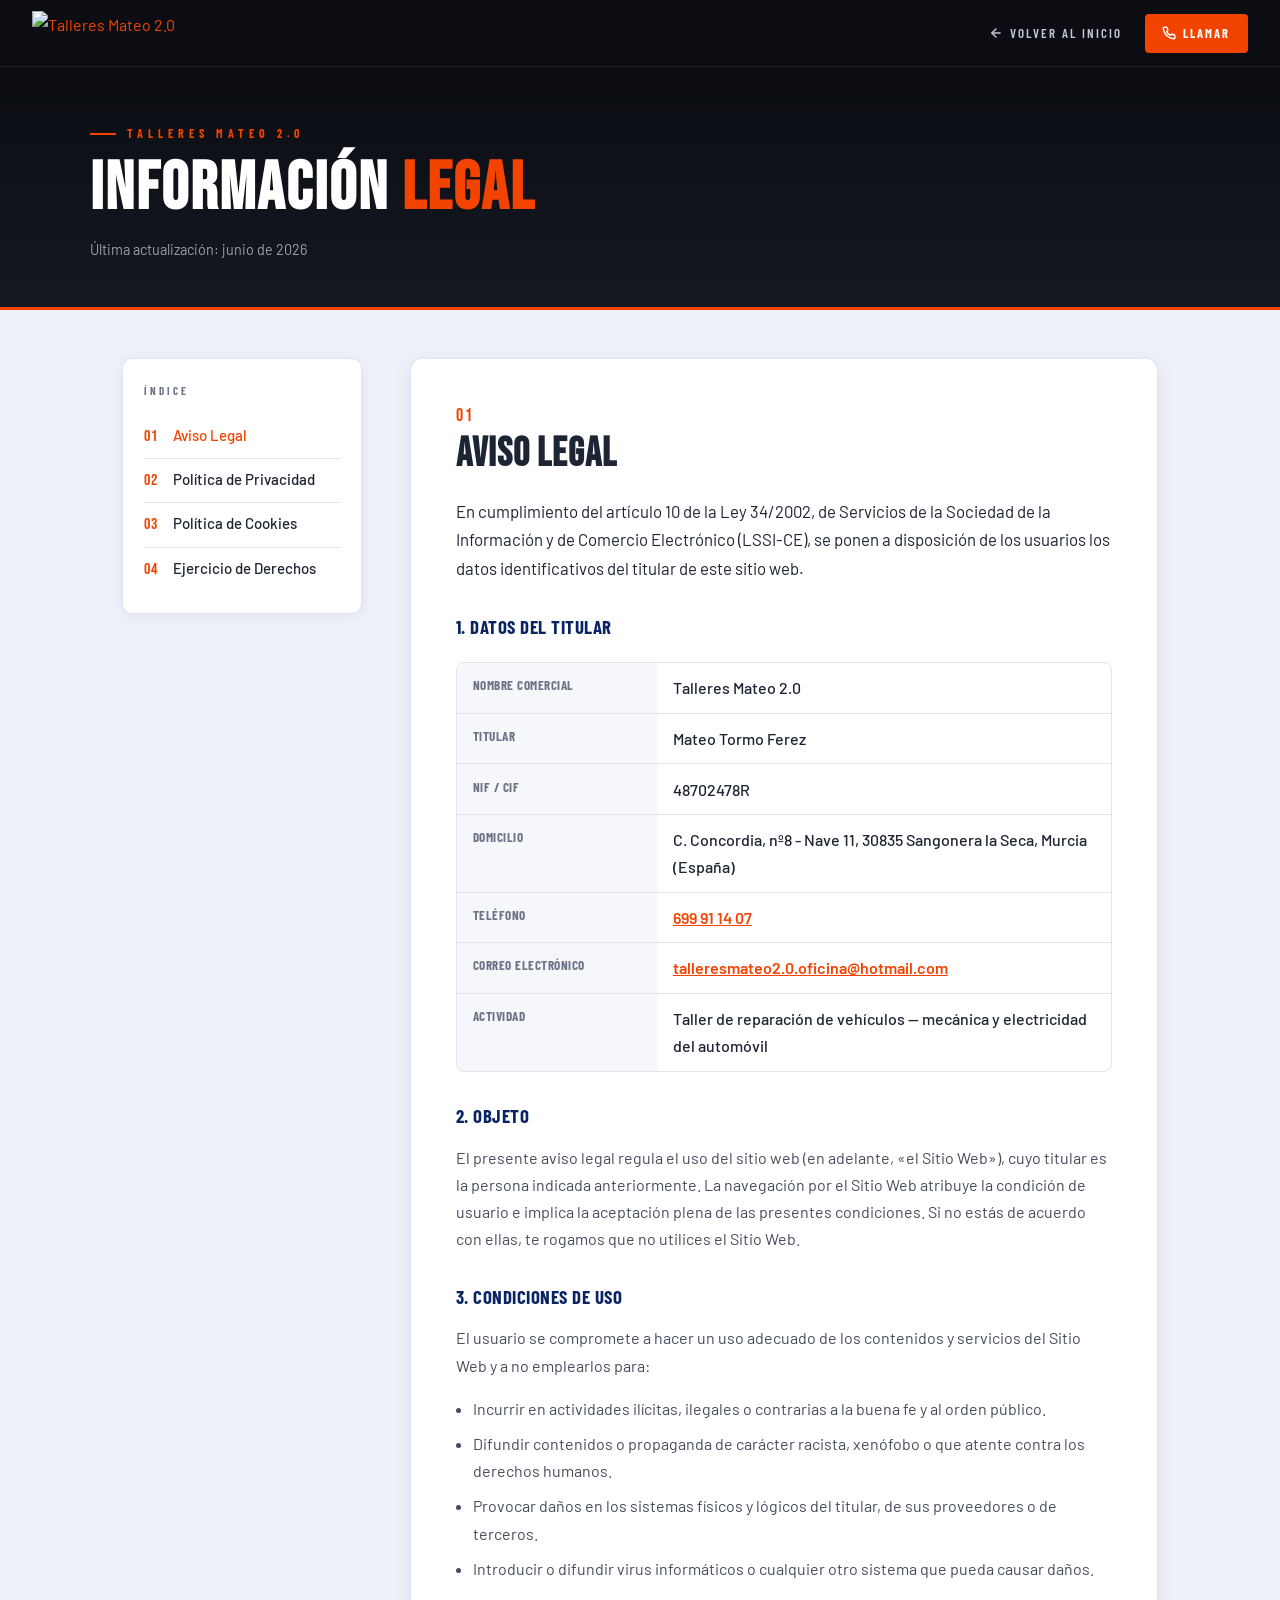
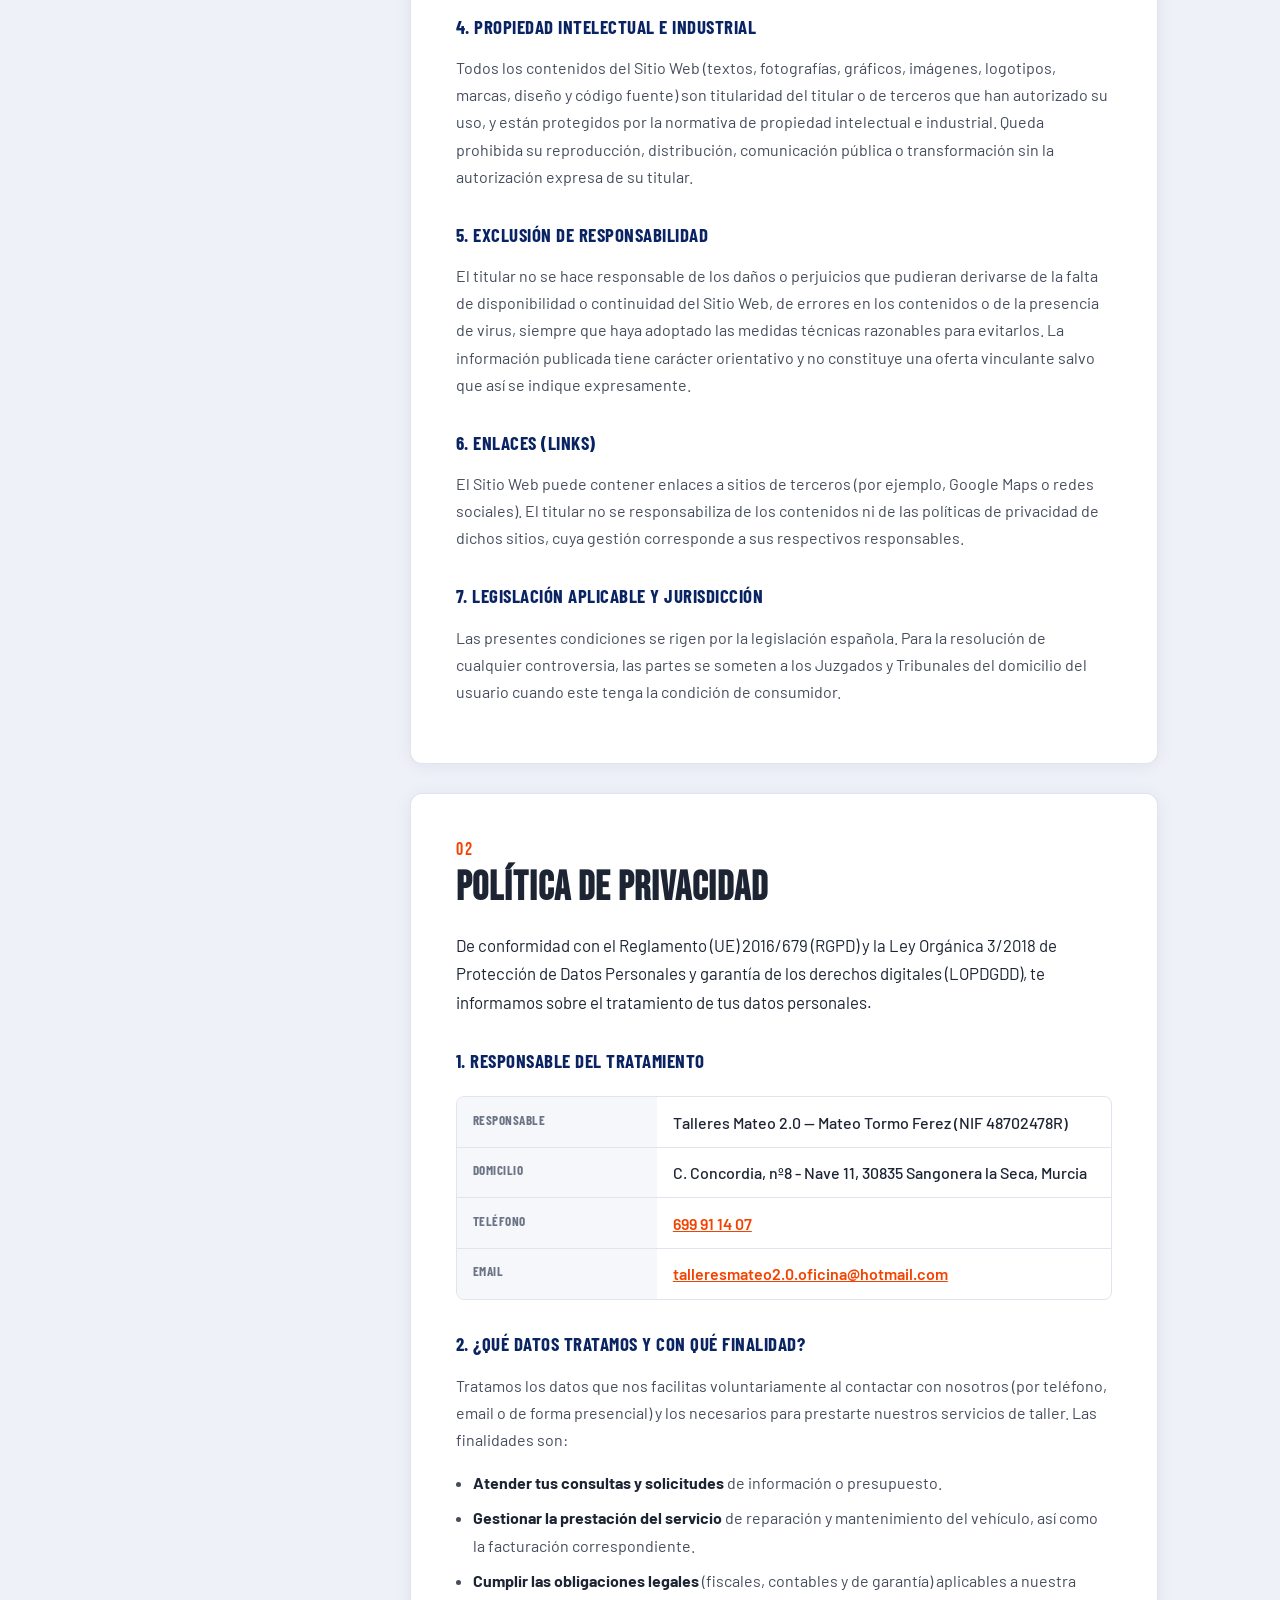
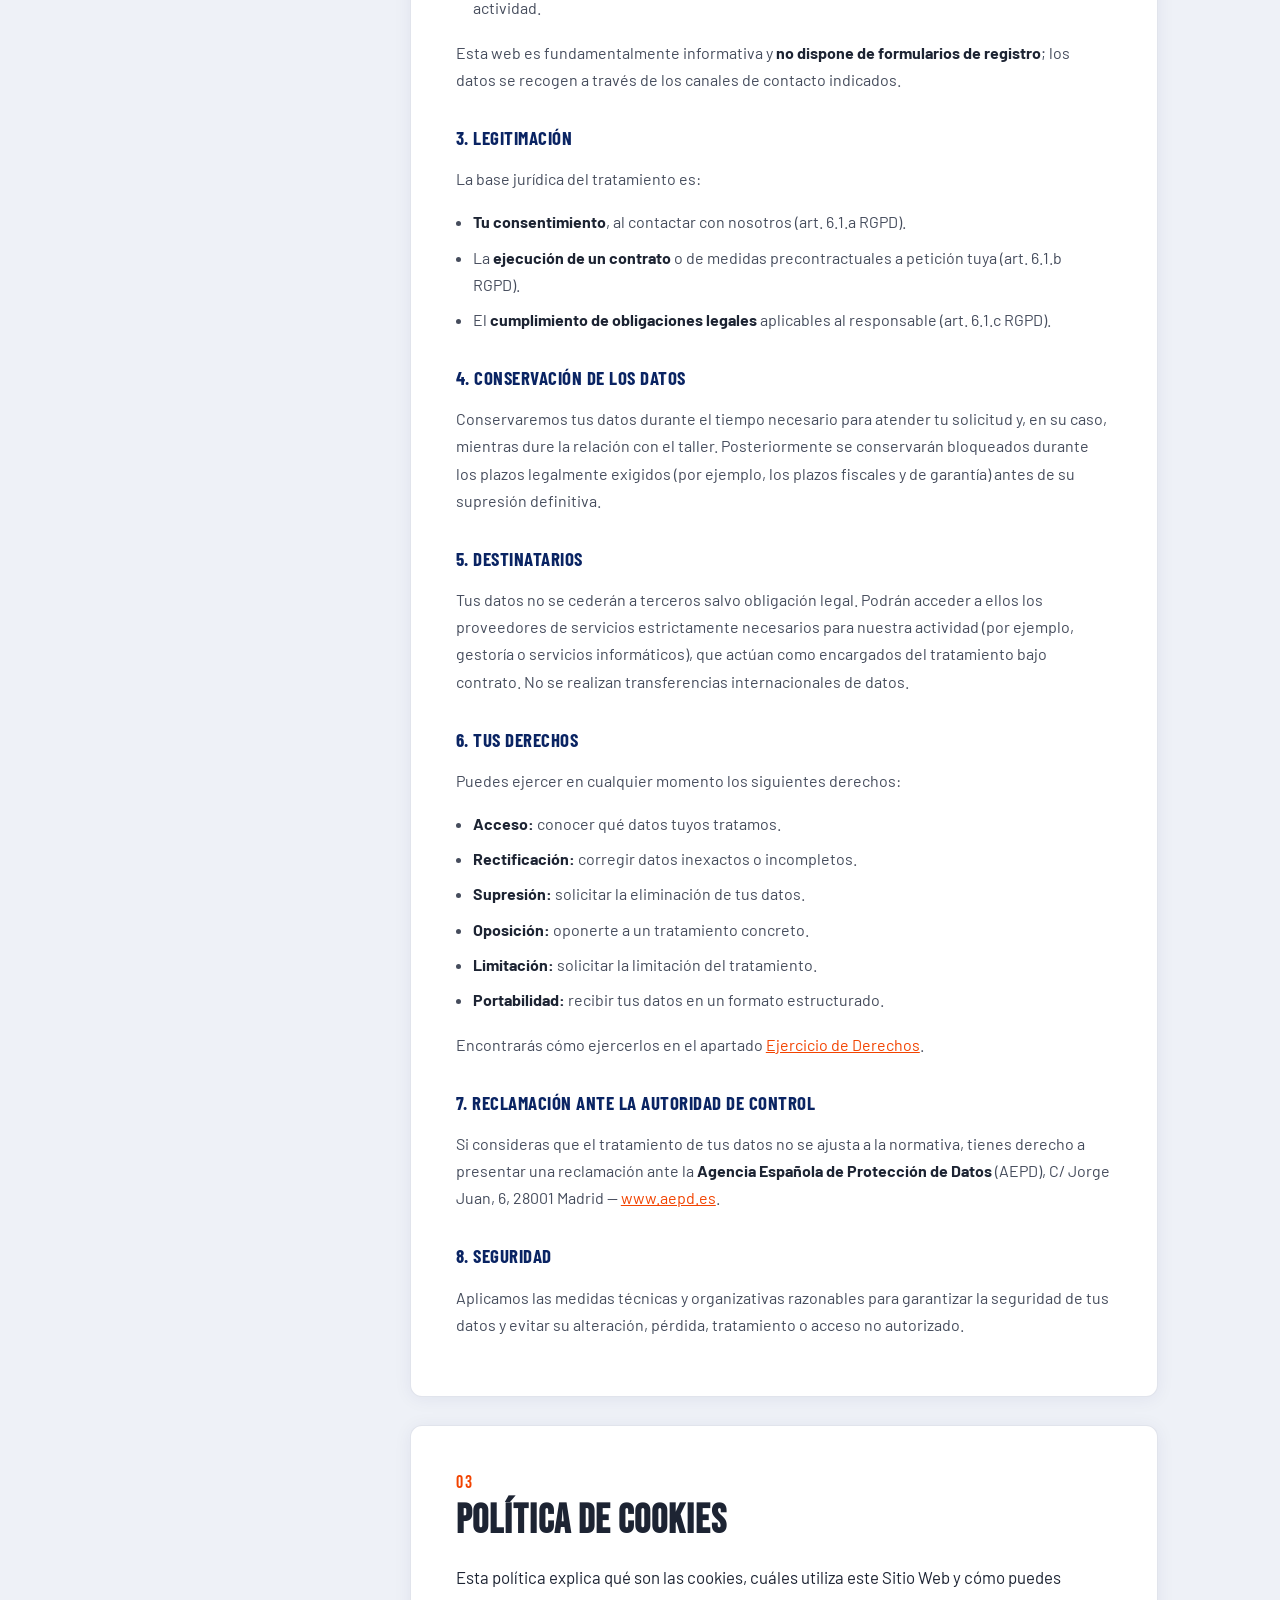
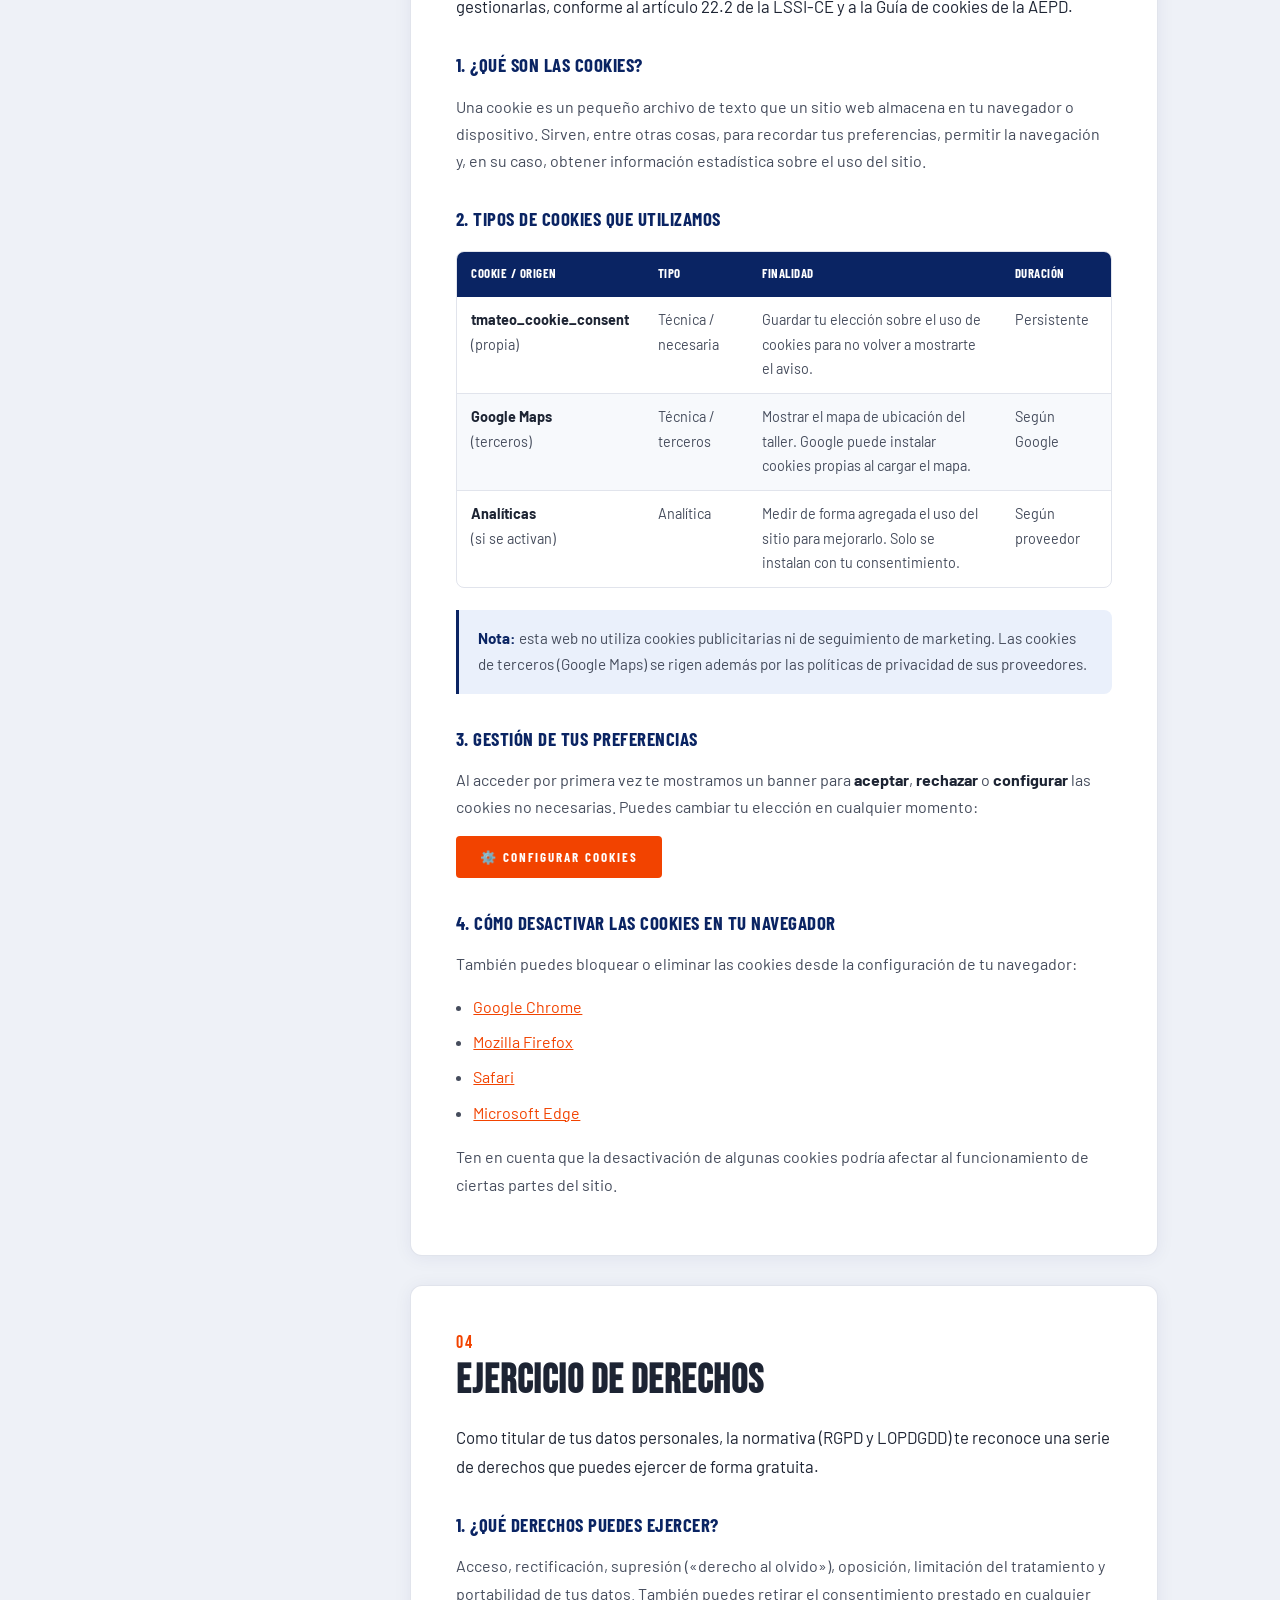
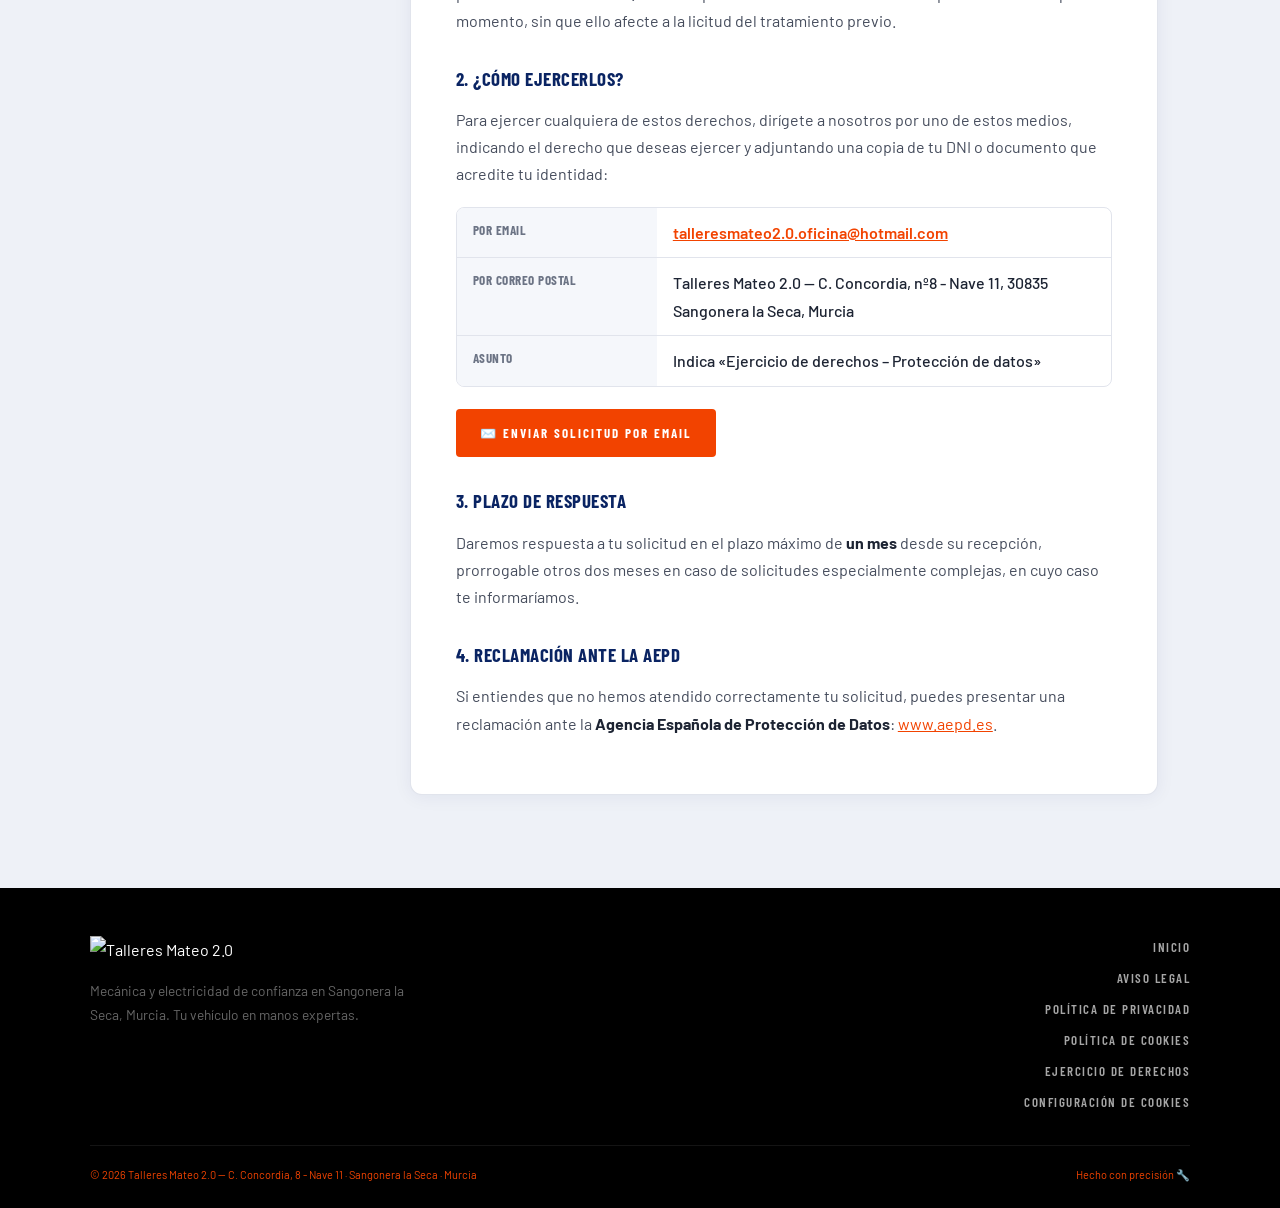
==== legal.html @ 5c8e8c59 "Add files via upload" ====
<!doctype html>
<html lang="es">
<head>
<meta charset="UTF-8" />
<meta name="viewport" content="width=device-width, initial-scale=1.0" />
<title>Información Legal — Talleres Mateo 2.0</title>
<meta name="description" content="Aviso legal, política de privacidad, política de cookies y ejercicio de derechos de Talleres Mateo 2.0 (Sangonera la Seca, Murcia)." />
<link href="https://fonts.googleapis.com" rel="preconnect" />
<link crossorigin href="https://fonts.gstatic.com" rel="preconnect" />
<link href="https://fonts.googleapis.com/css2?family=Bebas+Neue&family=Barlow+Condensed:wght@400;600;700&family=Barlow:wght@300;400;500;600;700&display=swap" rel="stylesheet" />
<style>
  *, *:before, *:after { box-sizing:border-box; margin:0; padding:0; }
  :root {
    --orange:#f24300; --orange-dark:#c73800;
    --blue:#0a2463; --blue-mid:#16223f;
    --ink:#1d2433; --body:#454c5c; --muted:#6b7384;
    --line:#0a24631f; --bg:#eef1f7; --card:#fff; --black:#000;
  }
  html { scroll-behavior:smooth; }
  body { background:var(--bg); color:var(--body); font-family:'Barlow',system-ui,sans-serif; font-size:16px; line-height:1.7; }
  a { color:var(--orange); }

  /* ---------- TOP BAR ---------- */
  .lg-nav { position:sticky; top:0; z-index:50; background:#0b0d12; border-bottom:1px solid #ffffff14;
            display:flex; align-items:center; justify-content:space-between; gap:1rem; padding:.7rem 2rem; }
  .lg-nav-brand { display:flex; align-items:center; gap:.7rem; text-decoration:none; }
  .lg-nav-brand img { height:44px; width:auto; display:block; }
  .lg-nav-actions { display:flex; align-items:center; gap:1.4rem; }
  .lg-back { color:#c4c7cf; font-family:'Barlow Condensed',sans-serif; font-weight:600; font-size:13px;
             letter-spacing:2px; text-transform:uppercase; text-decoration:none; display:inline-flex; align-items:center; gap:.45rem; transition:color .2s; }
  .lg-back:hover { color:#fff; }
  .lg-call { background:var(--orange); color:#fff; text-decoration:none; font-family:'Barlow Condensed',sans-serif;
             font-weight:700; font-size:12.5px; letter-spacing:2px; text-transform:uppercase; padding:.55rem 1.1rem; border-radius:4px;
             display:inline-flex; align-items:center; gap:.45rem; transition:background .2s; }
  .lg-call:hover { background:var(--orange-dark); }
  .lg-call svg, .lg-back svg { width:14px; height:14px; }

  /* ---------- HEADER ---------- */
  .lg-header { background:linear-gradient(180deg,#0b0d12 0%, #141821 100%); color:#fff; padding:3.5rem 2rem 3rem; position:relative; overflow:hidden; }
  .lg-header:after { content:""; position:absolute; left:0; right:0; bottom:0; height:3px; background:var(--orange); }
  .lg-header-inner { max-width:1100px; margin:0 auto; }
  .lg-eyebrow { color:var(--orange); font-family:'Barlow Condensed',sans-serif; font-weight:700; font-size:12px; letter-spacing:5px; text-transform:uppercase; display:flex; align-items:center; gap:.7rem; margin-bottom:.9rem; }
  .lg-eyebrow:before { content:""; width:26px; height:2px; background:var(--orange); }
  .lg-title { font-family:'Bebas Neue',sans-serif; font-size:clamp(2.6rem,6vw,4.2rem); letter-spacing:2px; line-height:.95; }
  .lg-title span { color:var(--orange); }
  .lg-updated { color:#9aa0ab; font-size:.9rem; margin-top:1rem; }

  /* ---------- LAYOUT ---------- */
  .lg-wrap { max-width:1100px; margin:0 auto; padding:3rem 2rem 4rem; display:grid; grid-template-columns:240px 1fr; gap:3rem; align-items:start; }

  /* TOC */
  .lg-toc { position:sticky; top:84px; background:var(--card); border:1px solid var(--line); border-radius:10px; padding:1.4rem 1.3rem; box-shadow:0 2px 14px #0a246310; }
  .lg-toc-label { font-family:'Barlow Condensed',sans-serif; font-weight:700; font-size:11px; letter-spacing:3px; text-transform:uppercase; color:var(--muted); margin-bottom:.9rem; }
  .lg-toc a { display:flex; gap:.6rem; align-items:baseline; text-decoration:none; color:var(--ink); font-weight:500; font-size:.94rem; padding:.5rem 0; border-top:1px solid var(--line); transition:color .2s; }
  .lg-toc a:first-of-type { border-top:none; }
  .lg-toc a:hover, .lg-toc a.active { color:var(--orange); }
  .lg-toc a .n { font-family:'Bebas Neue',sans-serif; color:var(--orange); font-size:1rem; letter-spacing:1px; min-width:20px; }

  /* CONTENT */
  .lg-doc { background:var(--card); border:1px solid var(--line); border-radius:12px; padding:2.6rem 2.8rem; margin-bottom:1.8rem; box-shadow:0 2px 18px #0a246310; scroll-margin-top:84px; }
  .lg-doc-num { font-family:'Bebas Neue',sans-serif; color:var(--orange); font-size:1.1rem; letter-spacing:2px; }
  .lg-doc h2 { font-family:'Bebas Neue',sans-serif; color:var(--ink); font-size:clamp(1.8rem,3.5vw,2.5rem); letter-spacing:1px; line-height:1; margin:.2rem 0 1.4rem; }
  .lg-doc h3 { font-family:'Barlow Condensed',sans-serif; color:var(--blue); font-weight:700; font-size:1.18rem; letter-spacing:.5px; text-transform:uppercase; margin:1.8rem 0 .7rem; }
  .lg-doc p { margin-bottom:1rem; color:var(--body); }
  .lg-doc ul { margin:0 0 1.1rem 1.1rem; }
  .lg-doc li { margin-bottom:.5rem; }
  .lg-doc strong { color:var(--ink); }
  .lg-doc .lead { font-size:1.05rem; color:var(--ink); }

  /* identity card / data table */
  .lg-data { border:1px solid var(--line); border-radius:8px; overflow:hidden; margin:1.2rem 0 1.4rem; }
  .lg-data div { display:grid; grid-template-columns:200px 1fr; }
  .lg-data div + div { border-top:1px solid var(--line); }
  .lg-data dt { background:#f5f7fb; padding:.7rem 1rem; font-family:'Barlow Condensed',sans-serif; font-weight:700; letter-spacing:.5px; text-transform:uppercase; font-size:.82rem; color:var(--muted); }
  .lg-data dd { padding:.7rem 1rem; color:var(--ink); font-weight:500; }
  .lg-data dd a { font-weight:600; }

  /* placeholder for data the owner must complete */
  .ph { background:#fff3cd; color:#7a5b00; border-bottom:1px dotted #c79b14; padding:0 .25rem; border-radius:2px; font-weight:600; }

  /* cookie table */
  .lg-table-wrap { overflow-x:auto; margin:1rem 0 1.4rem; border:1px solid var(--line); border-radius:8px; }
  table.lg-table { width:100%; border-collapse:collapse; min-width:560px; font-size:.9rem; }
  table.lg-table th { background:var(--blue); color:#fff; text-align:left; padding:.7rem .9rem; font-family:'Barlow Condensed',sans-serif; font-weight:700; letter-spacing:.5px; text-transform:uppercase; font-size:.8rem; }
  table.lg-table td { padding:.7rem .9rem; border-top:1px solid var(--line); vertical-align:top; }
  table.lg-table tr:nth-child(even) td { background:#f7f9fc; }

  .lg-callout { background:#eaf0fb; border-left:3px solid var(--blue); border-radius:0 8px 8px 0; padding:1rem 1.2rem; margin:1.2rem 0; font-size:.95rem; }
  .lg-callout strong { color:var(--blue); }

  .lg-btn { display:inline-flex; align-items:center; gap:.5rem; background:var(--blue); color:#fff; text-decoration:none;
            font-family:'Barlow Condensed',sans-serif; font-weight:700; font-size:13px; letter-spacing:2px; text-transform:uppercase;
            padding:.8rem 1.5rem; border-radius:4px; transition:background .2s, transform .15s; cursor:pointer; border:none; }
  .lg-btn:hover { background:#08204f; transform:translateY(-1px); }
  .lg-btn.orange { background:var(--orange); } .lg-btn.orange:hover { background:var(--orange-dark); }

  .lg-disclaimer { max-width:1100px; margin:0 auto 3rem; padding:0 2rem; }
  .lg-disclaimer div { background:#fff8e6; border:1px solid #f0d68a; border-radius:8px; padding:1rem 1.2rem; font-size:.85rem; color:#7a5b00; }

  /* ---------- FOOTER ---------- */
  footer.lg-foot { background:var(--black); color:#fff; padding:3rem 2rem 1.4rem; }
  .lg-foot-top { max-width:1100px; margin:0 auto; display:grid; grid-template-columns:1fr auto; gap:2rem; padding-bottom:2rem; border-bottom:1px solid #ffffff14; }
  .lg-foot-top img { height:58px; width:auto; }
  .lg-foot-tagline { color:#ffffff66; font-size:.86rem; line-height:1.7; max-width:320px; margin-top:1rem; }
  .lg-foot-links { display:flex; flex-direction:column; align-items:flex-end; gap:.55rem; }
  .lg-foot-links a { color:#ffffffa6; text-decoration:none; font-family:'Barlow Condensed',sans-serif; font-weight:600; font-size:13px; letter-spacing:1.5px; text-transform:uppercase; transition:color .2s; cursor:pointer; }
  .lg-foot-links a:hover { color:var(--orange); }
  .lg-foot-bottom { max-width:1100px; margin:1.3rem auto 0; display:flex; flex-wrap:wrap; justify-content:space-between; gap:.6rem; color:#ffffff40; font-size:11px; }
  .lg-foot-bottom span { color:var(--orange); }

  @media (max-width:860px) {
    .lg-wrap { grid-template-columns:1fr; gap:1.6rem; padding:2rem 1.1rem 3rem; }
    .lg-toc { position:static; top:auto; }
    .lg-doc { padding:1.8rem 1.3rem; }
    .lg-data div { grid-template-columns:1fr; }
    .lg-data dt { padding-bottom:.2rem; }
    .lg-data dd { padding-top:.2rem; }
    .lg-nav { padding:.6rem 1.1rem; }
    .lg-back span { display:none; }
    .lg-header { padding:2.6rem 1.1rem 2.4rem; }
    .lg-foot-top { grid-template-columns:1fr; }
    .lg-foot-links { align-items:flex-start; }
    .lg-disclaimer { padding:0 1.1rem; }
  }
</style>
</head>
<body>

<!-- TOP BAR -->
<div class="lg-nav">
  <a class="lg-nav-brand" href="index.html"><img src="assets/logo-mateo-opt.png" alt="Talleres Mateo 2.0" /></a>
  <div class="lg-nav-actions">
    <a class="lg-back" href="index.html">
      <svg viewBox="0 0 24 24" fill="none" stroke="currentColor" stroke-width="2.5" stroke-linecap="round" stroke-linejoin="round"><line x1="19" y1="12" x2="5" y2="12"/><polyline points="12 19 5 12 12 5"/></svg>
      <span>Volver al inicio</span>
    </a>
    <a class="lg-call" href="tel:699911407">
      <svg viewBox="0 0 24 24" fill="none" stroke="currentColor" stroke-width="2.5" stroke-linecap="round" stroke-linejoin="round"><path d="M22 16.92v3a2 2 0 0 1-2.18 2 19.79 19.79 0 0 1-8.63-3.07 19.5 19.5 0 0 1-6-6 19.79 19.79 0 0 1-3.07-8.67A2 2 0 0 1 4.11 2h3a2 2 0 0 1 2 1.72 12.84 12.84 0 0 0 .7 2.81 2 2 0 0 1-.45 2.11L8.09 9.91a16 16 0 0 0 6 6l1.27-1.27a2 2 0 0 1 2.11-.45 12.84 12.84 0 0 0 2.81.7A2 2 0 0 1 22 16.92z"/></svg>
      Llamar
    </a>
  </div>
</div>

<!-- HEADER -->
<header class="lg-header">
  <div class="lg-header-inner">
    <p class="lg-eyebrow">Talleres Mateo 2.0</p>
    <h1 class="lg-title">Información <span>Legal</span></h1>
    <p class="lg-updated">Última actualización: junio de 2026</p>
  </div>
</header>

<div class="lg-wrap">

  <!-- TOC -->
  <nav class="lg-toc" aria-label="Índice legal">
    <p class="lg-toc-label">Índice</p>
    <a href="#aviso-legal"><span class="n">01</span> Aviso Legal</a>
    <a href="#privacidad"><span class="n">02</span> Política de Privacidad</a>
    <a href="#cookies"><span class="n">03</span> Política de Cookies</a>
    <a href="#derechos"><span class="n">04</span> Ejercicio de Derechos</a>
  </nav>

  <main>

    <!-- 01 AVISO LEGAL -->
    <section class="lg-doc" id="aviso-legal">
      <span class="lg-doc-num">01</span>
      <h2>Aviso Legal</h2>
      <p class="lead">En cumplimiento del artículo 10 de la Ley 34/2002, de Servicios de la Sociedad de la Información y de Comercio Electrónico (LSSI-CE), se ponen a disposición de los usuarios los datos identificativos del titular de este sitio web.</p>

      <h3>1. Datos del titular</h3>
      <dl class="lg-data">
        <div><dt>Nombre comercial</dt><dd>Talleres Mateo 2.0</dd></div>
        <div><dt>Titular</dt><dd>Mateo Tormo Ferez</dd></div>
        <div><dt>NIF / CIF</dt><dd>48702478R</dd></div>
        <div><dt>Domicilio</dt><dd>C. Concordia, nº8 - Nave 11, 30835 Sangonera la Seca, Murcia (España)</dd></div>
        <div><dt>Teléfono</dt><dd><a href="tel:699911407">699 91 14 07</a></dd></div>
        <div><dt>Correo electrónico</dt><dd><a href="mailto:talleresmateo2.0.oficina@hotmail.com">talleresmateo2.0.oficina@hotmail.com</a></dd></div>
        <div><dt>Actividad</dt><dd>Taller de reparación de vehículos — mecánica y electricidad del automóvil</dd></div>
      </dl>

      <h3>2. Objeto</h3>
      <p>El presente aviso legal regula el uso del sitio web (en adelante, «el Sitio Web»), cuyo titular es la persona indicada anteriormente. La navegación por el Sitio Web atribuye la condición de usuario e implica la aceptación plena de las presentes condiciones. Si no estás de acuerdo con ellas, te rogamos que no utilices el Sitio Web.</p>

      <h3>3. Condiciones de uso</h3>
      <p>El usuario se compromete a hacer un uso adecuado de los contenidos y servicios del Sitio Web y a no emplearlos para:</p>
      <ul>
        <li>Incurrir en actividades ilícitas, ilegales o contrarias a la buena fe y al orden público.</li>
        <li>Difundir contenidos o propaganda de carácter racista, xenófobo o que atente contra los derechos humanos.</li>
        <li>Provocar daños en los sistemas físicos y lógicos del titular, de sus proveedores o de terceros.</li>
        <li>Introducir o difundir virus informáticos o cualquier otro sistema que pueda causar daños.</li>
      </ul>

      <h3>4. Propiedad intelectual e industrial</h3>
      <p>Todos los contenidos del Sitio Web (textos, fotografías, gráficos, imágenes, logotipos, marcas, diseño y código fuente) son titularidad del titular o de terceros que han autorizado su uso, y están protegidos por la normativa de propiedad intelectual e industrial. Queda prohibida su reproducción, distribución, comunicación pública o transformación sin la autorización expresa de su titular.</p>

      <h3>5. Exclusión de responsabilidad</h3>
      <p>El titular no se hace responsable de los daños o perjuicios que pudieran derivarse de la falta de disponibilidad o continuidad del Sitio Web, de errores en los contenidos o de la presencia de virus, siempre que haya adoptado las medidas técnicas razonables para evitarlos. La información publicada tiene carácter orientativo y no constituye una oferta vinculante salvo que así se indique expresamente.</p>

      <h3>6. Enlaces (links)</h3>
      <p>El Sitio Web puede contener enlaces a sitios de terceros (por ejemplo, Google Maps o redes sociales). El titular no se responsabiliza de los contenidos ni de las políticas de privacidad de dichos sitios, cuya gestión corresponde a sus respectivos responsables.</p>

      <h3>7. Legislación aplicable y jurisdicción</h3>
      <p>Las presentes condiciones se rigen por la legislación española. Para la resolución de cualquier controversia, las partes se someten a los Juzgados y Tribunales del domicilio del usuario cuando este tenga la condición de consumidor.</p>
    </section>

    <!-- 02 PRIVACIDAD -->
    <section class="lg-doc" id="privacidad">
      <span class="lg-doc-num">02</span>
      <h2>Política de Privacidad</h2>
      <p class="lead">De conformidad con el Reglamento (UE) 2016/679 (RGPD) y la Ley Orgánica 3/2018 de Protección de Datos Personales y garantía de los derechos digitales (LOPDGDD), te informamos sobre el tratamiento de tus datos personales.</p>

      <h3>1. Responsable del tratamiento</h3>
      <dl class="lg-data">
        <div><dt>Responsable</dt><dd>Talleres Mateo 2.0 — Mateo Tormo Ferez (NIF 48702478R)</dd></div>
        <div><dt>Domicilio</dt><dd>C. Concordia, nº8 - Nave 11, 30835 Sangonera la Seca, Murcia</dd></div>
        <div><dt>Teléfono</dt><dd><a href="tel:699911407">699 91 14 07</a></dd></div>
        <div><dt>Email</dt><dd><a href="mailto:talleresmateo2.0.oficina@hotmail.com">talleresmateo2.0.oficina@hotmail.com</a></dd></div>
      </dl>

      <h3>2. ¿Qué datos tratamos y con qué finalidad?</h3>
      <p>Tratamos los datos que nos facilitas voluntariamente al contactar con nosotros (por teléfono, email o de forma presencial) y los necesarios para prestarte nuestros servicios de taller. Las finalidades son:</p>
      <ul>
        <li><strong>Atender tus consultas y solicitudes</strong> de información o presupuesto.</li>
        <li><strong>Gestionar la prestación del servicio</strong> de reparación y mantenimiento del vehículo, así como la facturación correspondiente.</li>
        <li><strong>Cumplir las obligaciones legales</strong> (fiscales, contables y de garantía) aplicables a nuestra actividad.</li>
      </ul>
      <p>Esta web es fundamentalmente informativa y <strong>no dispone de formularios de registro</strong>; los datos se recogen a través de los canales de contacto indicados.</p>

      <h3>3. Legitimación</h3>
      <p>La base jurídica del tratamiento es:</p>
      <ul>
        <li><strong>Tu consentimiento</strong>, al contactar con nosotros (art. 6.1.a RGPD).</li>
        <li>La <strong>ejecución de un contrato</strong> o de medidas precontractuales a petición tuya (art. 6.1.b RGPD).</li>
        <li>El <strong>cumplimiento de obligaciones legales</strong> aplicables al responsable (art. 6.1.c RGPD).</li>
      </ul>

      <h3>4. Conservación de los datos</h3>
      <p>Conservaremos tus datos durante el tiempo necesario para atender tu solicitud y, en su caso, mientras dure la relación con el taller. Posteriormente se conservarán bloqueados durante los plazos legalmente exigidos (por ejemplo, los plazos fiscales y de garantía) antes de su supresión definitiva.</p>

      <h3>5. Destinatarios</h3>
      <p>Tus datos no se cederán a terceros salvo obligación legal. Podrán acceder a ellos los proveedores de servicios estrictamente necesarios para nuestra actividad (por ejemplo, gestoría o servicios informáticos), que actúan como encargados del tratamiento bajo contrato. No se realizan transferencias internacionales de datos.</p>

      <h3>6. Tus derechos</h3>
      <p>Puedes ejercer en cualquier momento los siguientes derechos:</p>
      <ul>
        <li><strong>Acceso:</strong> conocer qué datos tuyos tratamos.</li>
        <li><strong>Rectificación:</strong> corregir datos inexactos o incompletos.</li>
        <li><strong>Supresión:</strong> solicitar la eliminación de tus datos.</li>
        <li><strong>Oposición:</strong> oponerte a un tratamiento concreto.</li>
        <li><strong>Limitación:</strong> solicitar la limitación del tratamiento.</li>
        <li><strong>Portabilidad:</strong> recibir tus datos en un formato estructurado.</li>
      </ul>
      <p>Encontrarás cómo ejercerlos en el apartado <a href="#derechos">Ejercicio de Derechos</a>.</p>

      <h3>7. Reclamación ante la autoridad de control</h3>
      <p>Si consideras que el tratamiento de tus datos no se ajusta a la normativa, tienes derecho a presentar una reclamación ante la <strong>Agencia Española de Protección de Datos</strong> (AEPD), C/ Jorge Juan, 6, 28001 Madrid — <a href="https://www.aepd.es" target="_blank" rel="noopener">www.aepd.es</a>.</p>

      <h3>8. Seguridad</h3>
      <p>Aplicamos las medidas técnicas y organizativas razonables para garantizar la seguridad de tus datos y evitar su alteración, pérdida, tratamiento o acceso no autorizado.</p>
    </section>

    <!-- 03 COOKIES -->
    <section class="lg-doc" id="cookies">
      <span class="lg-doc-num">03</span>
      <h2>Política de Cookies</h2>
      <p class="lead">Esta política explica qué son las cookies, cuáles utiliza este Sitio Web y cómo puedes gestionarlas, conforme al artículo 22.2 de la LSSI-CE y a la Guía de cookies de la AEPD.</p>

      <h3>1. ¿Qué son las cookies?</h3>
      <p>Una cookie es un pequeño archivo de texto que un sitio web almacena en tu navegador o dispositivo. Sirven, entre otras cosas, para recordar tus preferencias, permitir la navegación y, en su caso, obtener información estadística sobre el uso del sitio.</p>

      <h3>2. Tipos de cookies que utilizamos</h3>
      <div class="lg-table-wrap">
        <table class="lg-table">
          <thead><tr><th>Cookie / Origen</th><th>Tipo</th><th>Finalidad</th><th>Duración</th></tr></thead>
          <tbody>
            <tr>
              <td><strong>tmateo_cookie_consent</strong><br>(propia)</td>
              <td>Técnica / necesaria</td>
              <td>Guardar tu elección sobre el uso de cookies para no volver a mostrarte el aviso.</td>
              <td>Persistente</td>
            </tr>
            <tr>
              <td><strong>Google Maps</strong><br>(terceros)</td>
              <td>Técnica / terceros</td>
              <td>Mostrar el mapa de ubicación del taller. Google puede instalar cookies propias al cargar el mapa.</td>
              <td>Según Google</td>
            </tr>
            <tr>
              <td><strong>Analíticas</strong><br>(si se activan)</td>
              <td>Analítica</td>
              <td>Medir de forma agregada el uso del sitio para mejorarlo. Solo se instalan con tu consentimiento.</td>
              <td>Según proveedor</td>
            </tr>
          </tbody>
        </table>
      </div>
      <div class="lg-callout"><strong>Nota:</strong> esta web no utiliza cookies publicitarias ni de seguimiento de marketing. Las cookies de terceros (Google Maps) se rigen además por las políticas de privacidad de sus proveedores.</div>

      <h3>3. Gestión de tus preferencias</h3>
      <p>Al acceder por primera vez te mostramos un banner para <strong>aceptar</strong>, <strong>rechazar</strong> o <strong>configurar</strong> las cookies no necesarias. Puedes cambiar tu elección en cualquier momento:</p>
      <p><button class="lg-btn orange" data-cookie-settings type="button">⚙️ Configurar cookies</button></p>

      <h3>4. Cómo desactivar las cookies en tu navegador</h3>
      <p>También puedes bloquear o eliminar las cookies desde la configuración de tu navegador:</p>
      <ul>
        <li><a href="https://support.google.com/chrome/answer/95647" target="_blank" rel="noopener">Google Chrome</a></li>
        <li><a href="https://support.mozilla.org/es/kb/Borrar%20cookies" target="_blank" rel="noopener">Mozilla Firefox</a></li>
        <li><a href="https://support.apple.com/es-es/guide/safari/sfri11471/mac" target="_blank" rel="noopener">Safari</a></li>
        <li><a href="https://support.microsoft.com/es-es/microsoft-edge" target="_blank" rel="noopener">Microsoft Edge</a></li>
      </ul>
      <p>Ten en cuenta que la desactivación de algunas cookies podría afectar al funcionamiento de ciertas partes del sitio.</p>
    </section>

    <!-- 04 DERECHOS -->
    <section class="lg-doc" id="derechos">
      <span class="lg-doc-num">04</span>
      <h2>Ejercicio de Derechos</h2>
      <p class="lead">Como titular de tus datos personales, la normativa (RGPD y LOPDGDD) te reconoce una serie de derechos que puedes ejercer de forma gratuita.</p>

      <h3>1. ¿Qué derechos puedes ejercer?</h3>
      <p>Acceso, rectificación, supresión («derecho al olvido»), oposición, limitación del tratamiento y portabilidad de tus datos. También puedes retirar el consentimiento prestado en cualquier momento, sin que ello afecte a la licitud del tratamiento previo.</p>

      <h3>2. ¿Cómo ejercerlos?</h3>
      <p>Para ejercer cualquiera de estos derechos, dirígete a nosotros por uno de estos medios, indicando el derecho que deseas ejercer y adjuntando una copia de tu DNI o documento que acredite tu identidad:</p>
      <dl class="lg-data">
        <div><dt>Por email</dt><dd><a href="mailto:talleresmateo2.0.oficina@hotmail.com?subject=Ejercicio%20de%20derechos%20RGPD">talleresmateo2.0.oficina@hotmail.com</a></dd></div>
        <div><dt>Por correo postal</dt><dd>Talleres Mateo 2.0 — C. Concordia, nº8 - Nave 11, 30835 Sangonera la Seca, Murcia</dd></div>
        <div><dt>Asunto</dt><dd>Indica «Ejercicio de derechos – Protección de datos»</dd></div>
      </dl>
      <p>
        <a class="lg-btn orange" href="mailto:talleresmateo2.0.oficina@hotmail.com?subject=Ejercicio%20de%20derechos%20RGPD&body=Deseo%20ejercer%20el%20siguiente%20derecho%3A%20%5Bacceso%2Frectificaci%C3%B3n%2Fsupresi%C3%B3n%2Foposici%C3%B3n%2Flimitaci%C3%B3n%2Fportabilidad%5D.%20Adjunto%20copia%20de%20mi%20documento%20de%20identidad.">✉️ Enviar solicitud por email</a>
      </p>

      <h3>3. Plazo de respuesta</h3>
      <p>Daremos respuesta a tu solicitud en el plazo máximo de <strong>un mes</strong> desde su recepción, prorrogable otros dos meses en caso de solicitudes especialmente complejas, en cuyo caso te informaríamos.</p>

      <h3>4. Reclamación ante la AEPD</h3>
      <p>Si entiendes que no hemos atendido correctamente tu solicitud, puedes presentar una reclamación ante la <strong>Agencia Española de Protección de Datos</strong>: <a href="https://www.aepd.es" target="_blank" rel="noopener">www.aepd.es</a>.</p>
    </section>

  </main>
</div>

<!-- FOOTER -->
<footer class="lg-foot">
  <div class="lg-foot-top">
    <div>
      <img src="assets/logo-mateo-opt.png" alt="Talleres Mateo 2.0" />
      <p class="lg-foot-tagline">Mecánica y electricidad de confianza en Sangonera la Seca, Murcia. Tu vehículo en manos expertas.</p>
    </div>
    <div class="lg-foot-links">
      <a href="index.html">Inicio</a>
      <a href="#aviso-legal">Aviso Legal</a>
      <a href="#privacidad">Política de Privacidad</a>
      <a href="#cookies">Política de Cookies</a>
      <a href="#derechos">Ejercicio de Derechos</a>
      <a data-cookie-settings href="#">Configuración de cookies</a>
    </div>
  </div>
  <div class="lg-foot-bottom">
    <span>&copy; 2026 <span>Talleres Mateo 2.0</span> — C. Concordia, 8 - Nave 11 · Sangonera la Seca · Murcia</span>
    <span>Hecho con precisión 🔧</span>
  </div>
</footer>

<script src="cookie-consent.js"></script>
<script>
  // TOC active highlight
  (function () {
    var links = Array.prototype.slice.call(document.querySelectorAll('.lg-toc a'));
    var map = {};
    links.forEach(function (a) { var id = a.getAttribute('href').slice(1); map[id] = a; });
    var obs = new IntersectionObserver(function (entries) {
      entries.forEach(function (e) {
        if (e.isIntersecting) {
          links.forEach(function (l) { l.classList.remove('active'); });
          if (map[e.target.id]) map[e.target.id].classList.add('active');
        }
      });
    }, { rootMargin: '-30% 0px -60% 0px' });
    document.querySelectorAll('.lg-doc').forEach(function (s) { obs.observe(s); });
  })();
</script>

<template id="__bundler_thumbnail" data-bg-color="#0b0d12">
  <svg viewBox="0 0 1200 800" xmlns="http://www.w3.org/2000/svg">
    <rect width="1200" height="800" fill="#0b0d12"/>
    <rect x="360" y="250" width="480" height="300" rx="14" fill="#15171c" stroke="#f24300" stroke-width="6"/>
    <rect x="410" y="320" width="300" height="26" rx="6" fill="#2a2d36"/>
    <rect x="410" y="370" width="380" height="18" rx="6" fill="#2a2d36"/>
    <rect x="410" y="404" width="340" height="18" rx="6" fill="#2a2d36"/>
    <rect x="410" y="438" width="360" height="18" rx="6" fill="#2a2d36"/>
    <text x="600" y="650" text-anchor="middle" font-family="Arial Black, sans-serif" font-weight="900" font-size="60" fill="#f24300" letter-spacing="6">LEGAL</text>
  </svg>
</template>

</body>
</html>
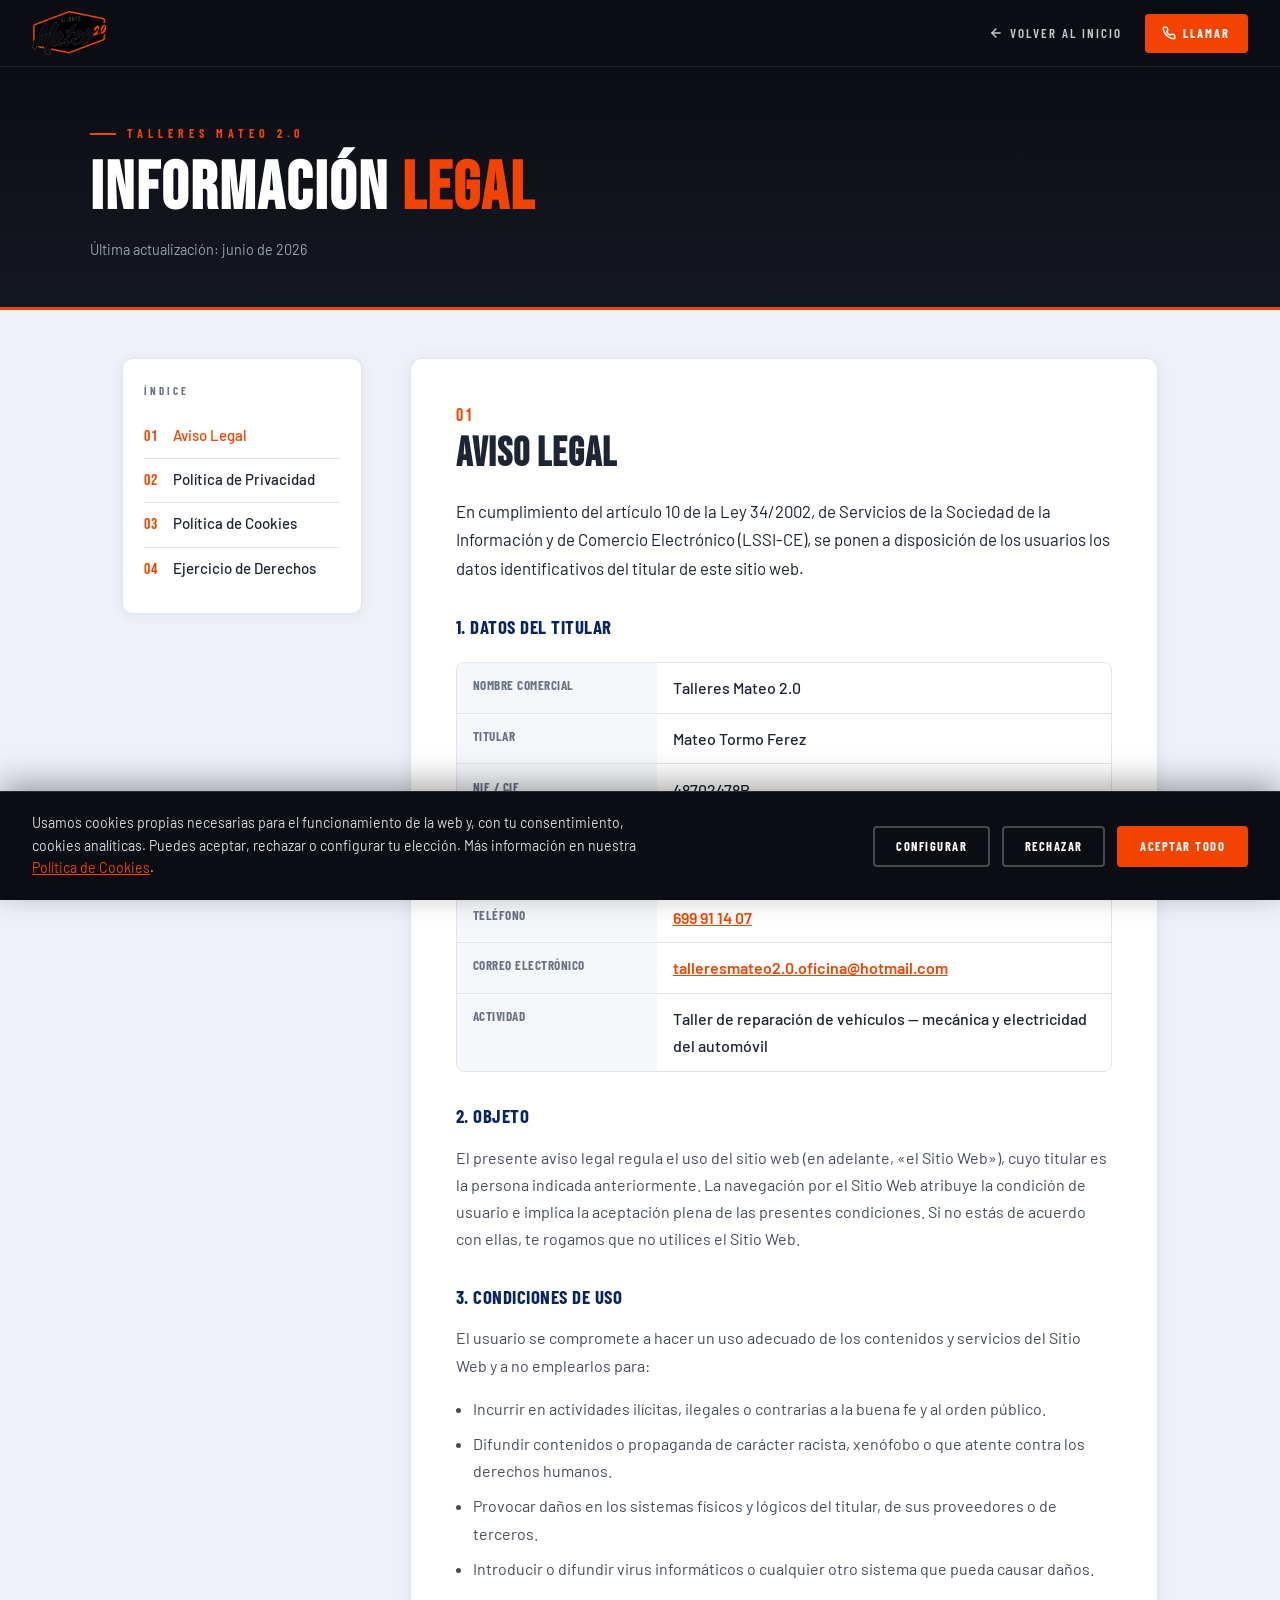
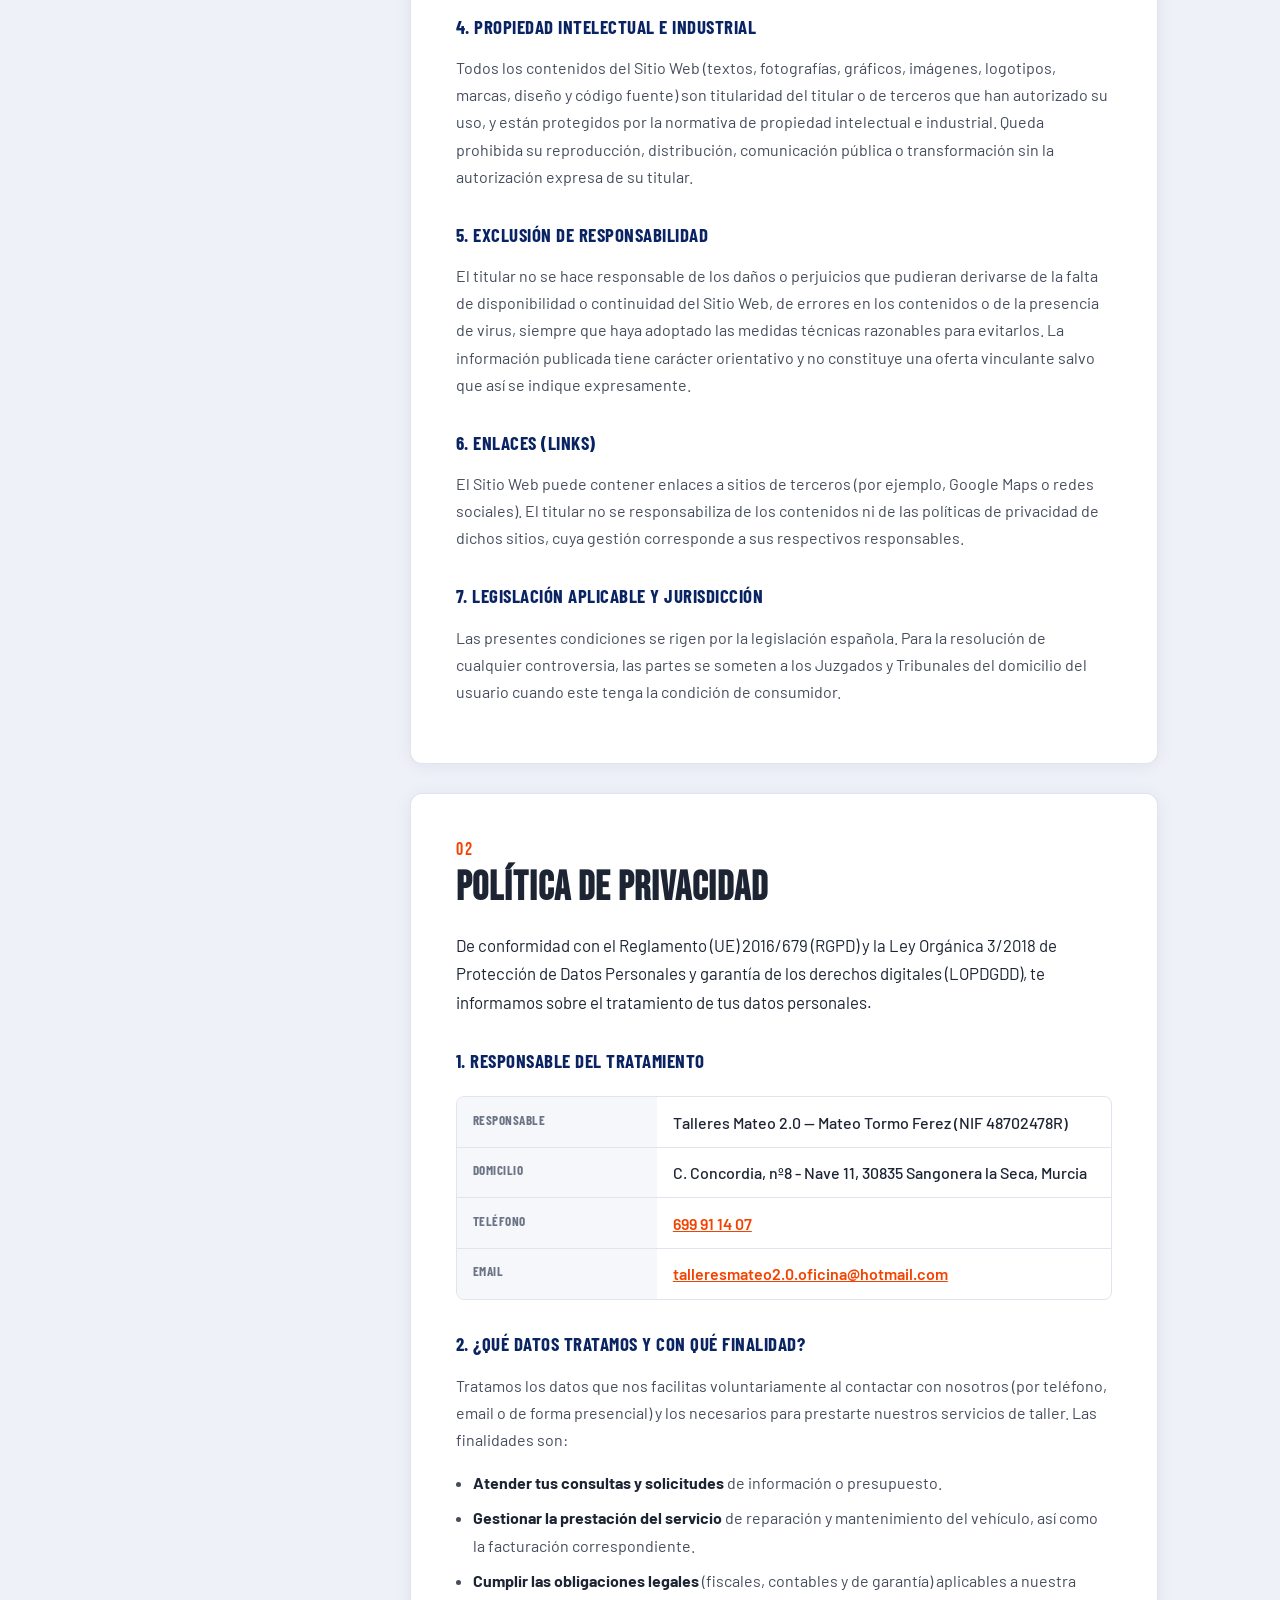
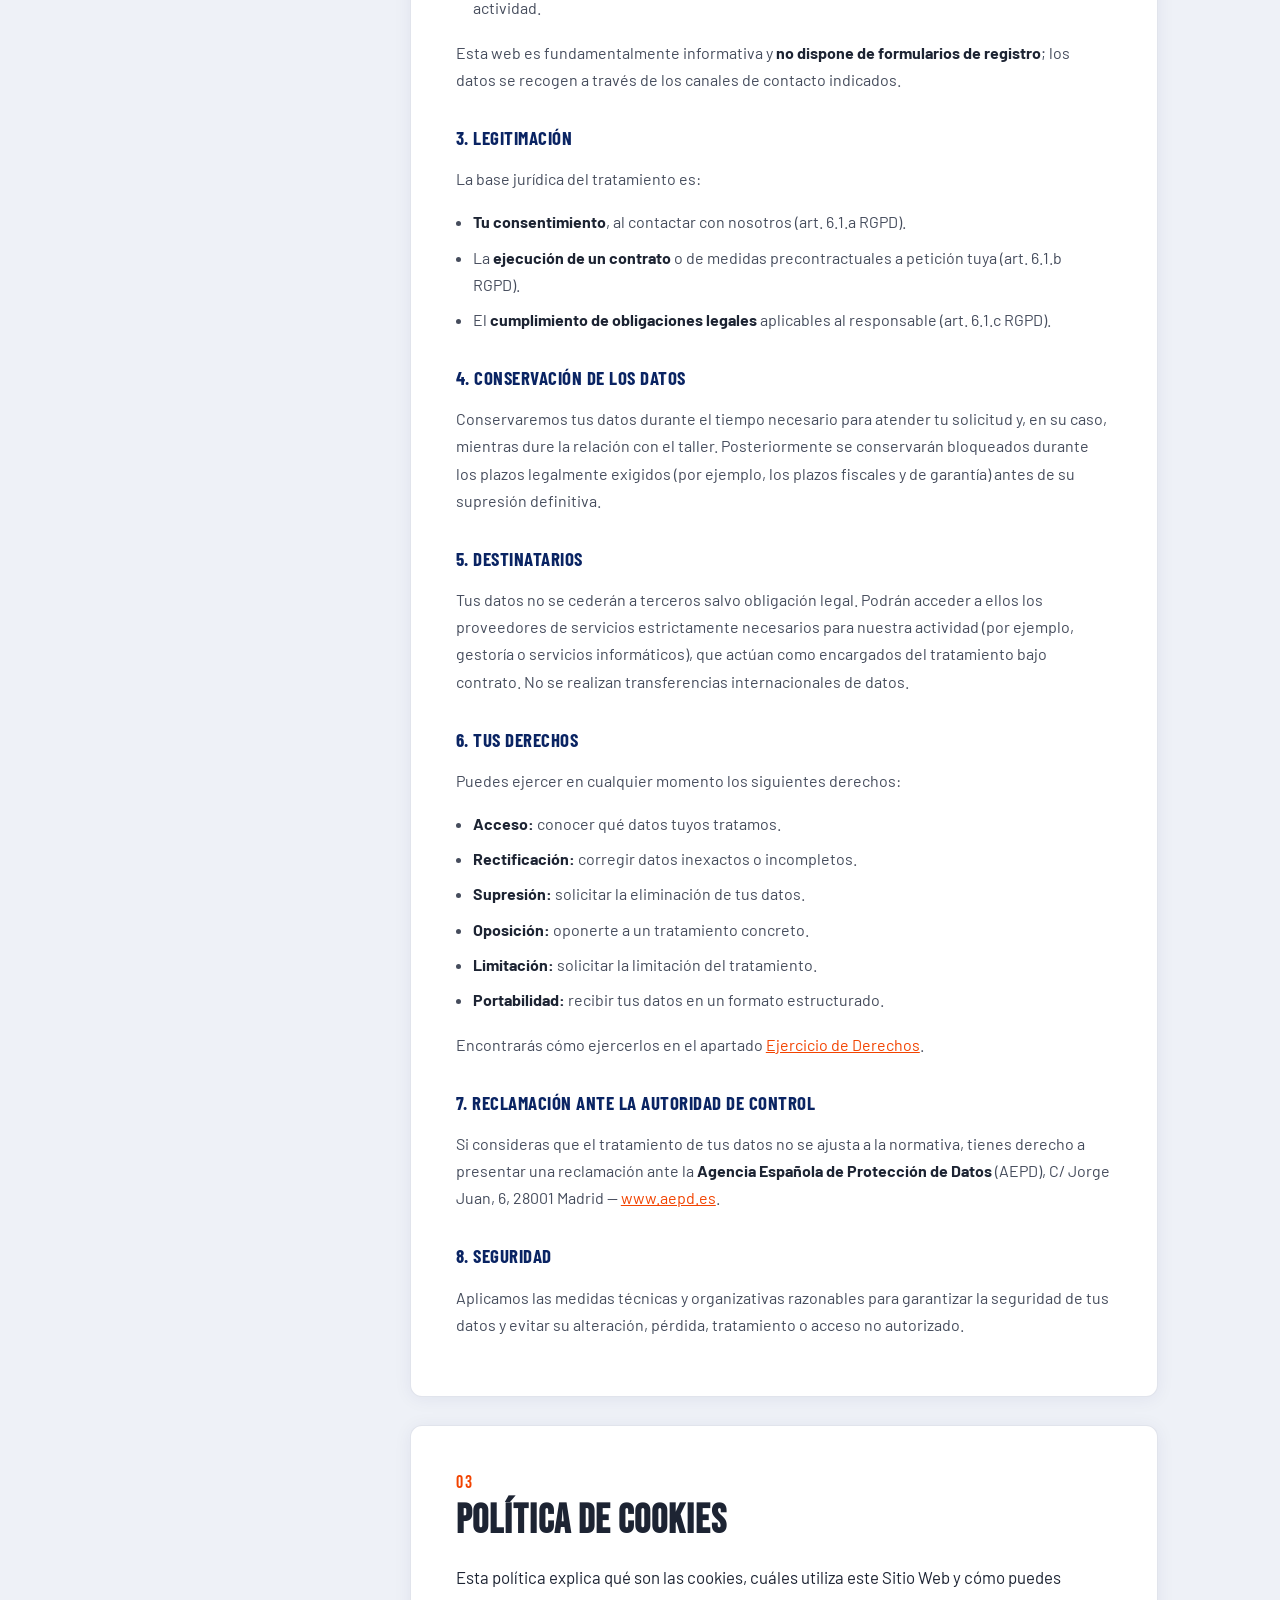
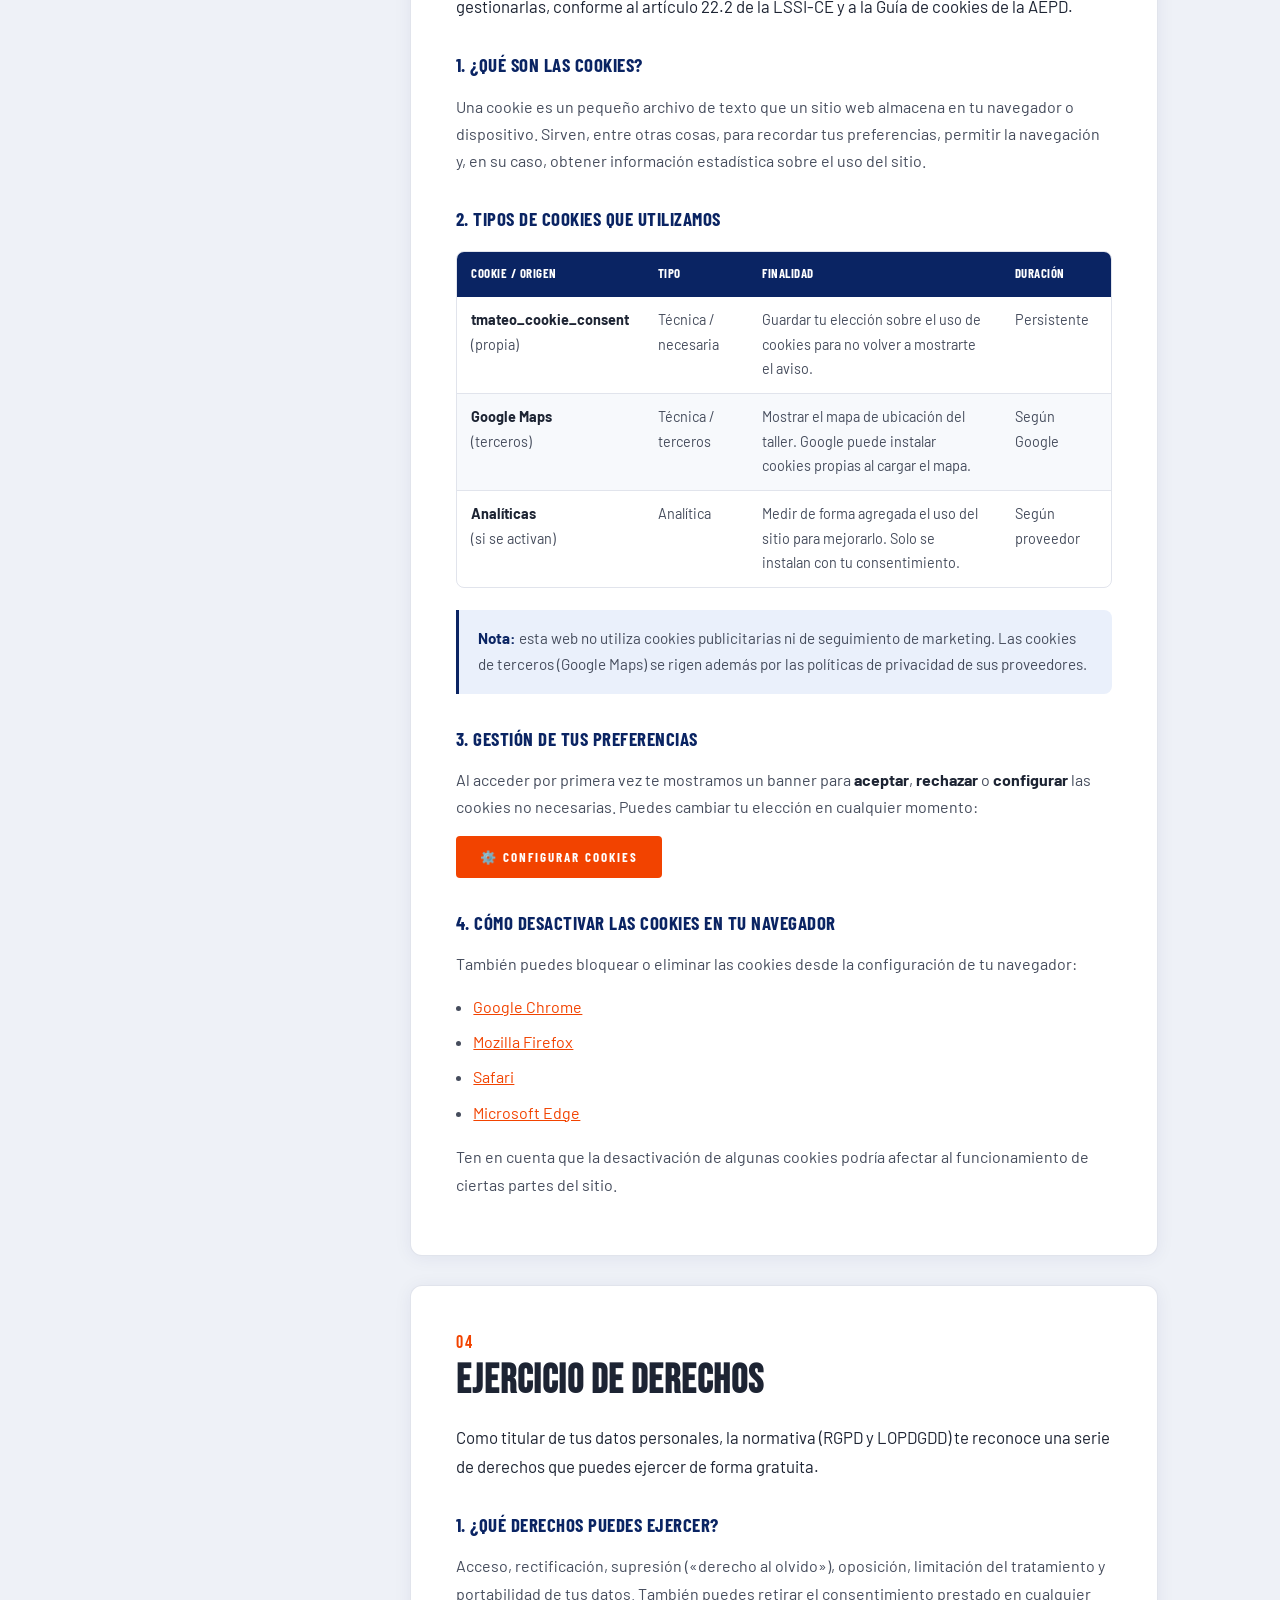
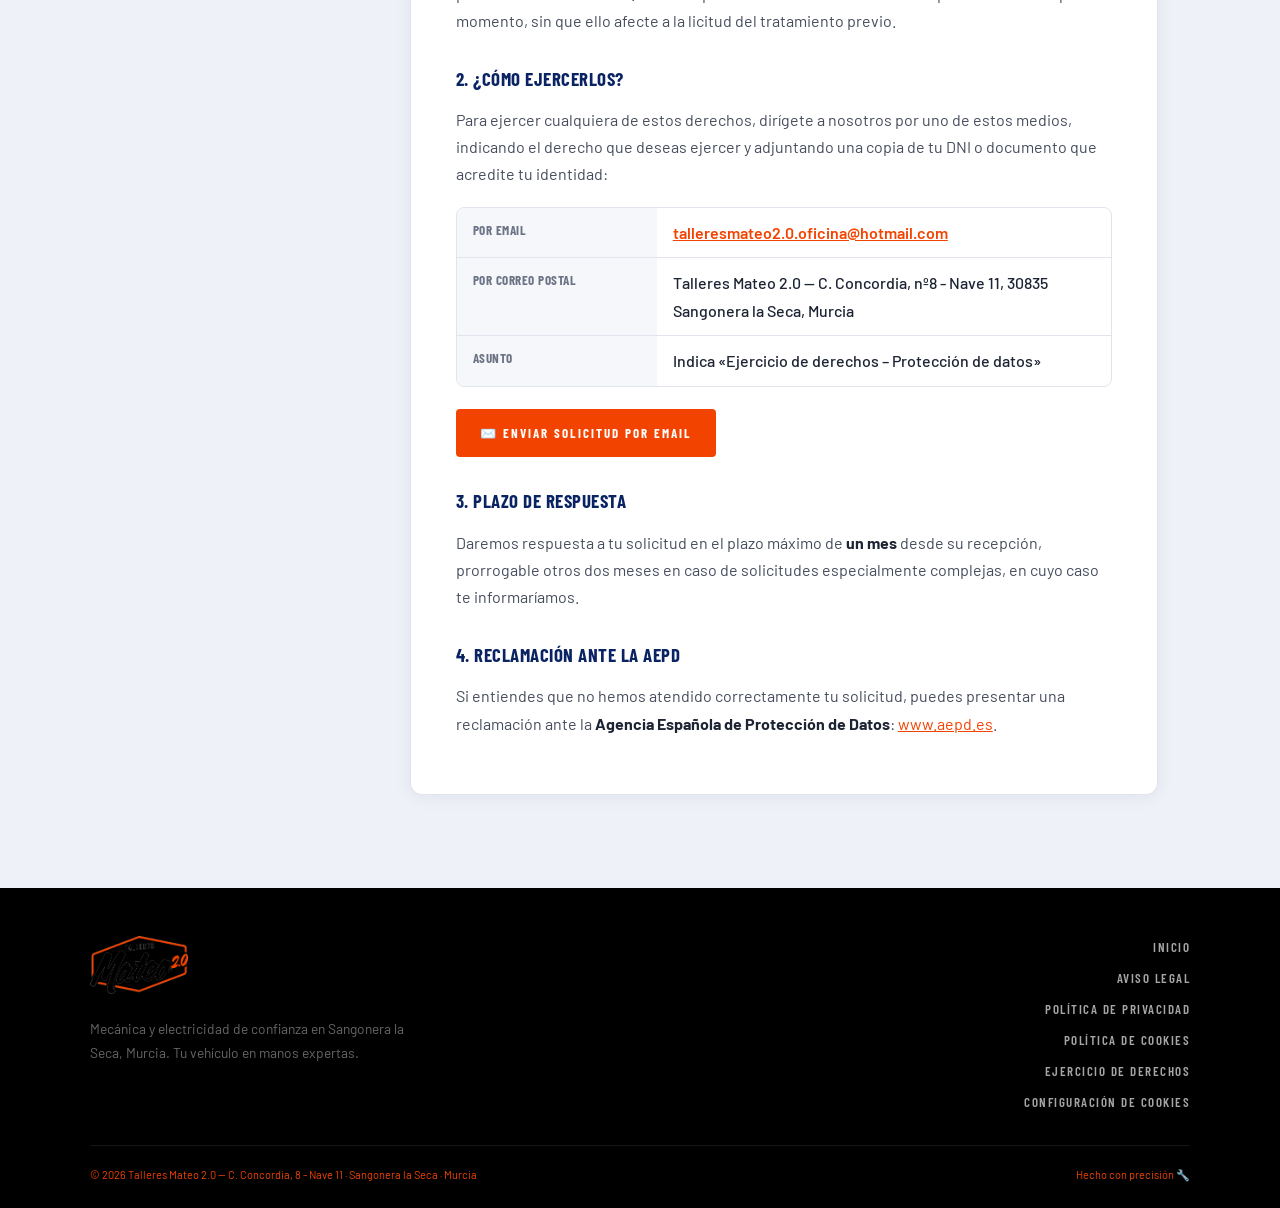
==== commit c26c1685: "Unify site, organize assets, add hero video and cookie consent - Merge landing, servicios and legal " ====
--- a/legal.html
+++ b/legal.html
@@ -8,6 +8,7 @@
 <link href="https://fonts.googleapis.com" rel="preconnect" />
 <link crossorigin href="https://fonts.gstatic.com" rel="preconnect" />
 <link href="https://fonts.googleapis.com/css2?family=Bebas+Neue&family=Barlow+Condensed:wght@400;600;700&family=Barlow:wght@300;400;500;600;700&display=swap" rel="stylesheet" />
+<link rel="stylesheet" href="css/cookie-consent.css" />
 <style>
   *, *:before, *:after { box-sizing:border-box; margin:0; padding:0; }
   :root {
@@ -75,9 +76,6 @@
   .lg-data dd { padding:.7rem 1rem; color:var(--ink); font-weight:500; }
   .lg-data dd a { font-weight:600; }
 
-  /* placeholder for data the owner must complete */
-  .ph { background:#fff3cd; color:#7a5b00; border-bottom:1px dotted #c79b14; padding:0 .25rem; border-radius:2px; font-weight:600; }
-
   /* cookie table */
   .lg-table-wrap { overflow-x:auto; margin:1rem 0 1.4rem; border:1px solid var(--line); border-radius:8px; }
   table.lg-table { width:100%; border-collapse:collapse; min-width:560px; font-size:.9rem; }
@@ -93,9 +91,6 @@
             padding:.8rem 1.5rem; border-radius:4px; transition:background .2s, transform .15s; cursor:pointer; border:none; }
   .lg-btn:hover { background:#08204f; transform:translateY(-1px); }
   .lg-btn.orange { background:var(--orange); } .lg-btn.orange:hover { background:var(--orange-dark); }
-
-  .lg-disclaimer { max-width:1100px; margin:0 auto 3rem; padding:0 2rem; }
-  .lg-disclaimer div { background:#fff8e6; border:1px solid #f0d68a; border-radius:8px; padding:1rem 1.2rem; font-size:.85rem; color:#7a5b00; }
 
   /* ---------- FOOTER ---------- */
   footer.lg-foot { background:var(--black); color:#fff; padding:3rem 2rem 1.4rem; }
@@ -120,7 +115,6 @@
     .lg-header { padding:2.6rem 1.1rem 2.4rem; }
     .lg-foot-top { grid-template-columns:1fr; }
     .lg-foot-links { align-items:flex-start; }
-    .lg-disclaimer { padding:0 1.1rem; }
   }
 </style>
 </head>
@@ -128,7 +122,7 @@
 
 <!-- TOP BAR -->
 <div class="lg-nav">
-  <a class="lg-nav-brand" href="index.html"><img src="assets/logo-mateo-opt.png" alt="Talleres Mateo 2.0" /></a>
+  <a class="lg-nav-brand" href="index.html"><img src="images/logo-mateo.png" alt="Talleres Mateo 2.0" /></a>
   <div class="lg-nav-actions">
     <a class="lg-back" href="index.html">
       <svg viewBox="0 0 24 24" fill="none" stroke="currentColor" stroke-width="2.5" stroke-linecap="round" stroke-linejoin="round"><line x1="19" y1="12" x2="5" y2="12"/><polyline points="12 19 5 12 12 5"/></svg>
@@ -347,7 +341,7 @@
 <footer class="lg-foot">
   <div class="lg-foot-top">
     <div>
-      <img src="assets/logo-mateo-opt.png" alt="Talleres Mateo 2.0" />
+      <img src="images/logo-mateo.png" alt="Talleres Mateo 2.0" />
       <p class="lg-foot-tagline">Mecánica y electricidad de confianza en Sangonera la Seca, Murcia. Tu vehículo en manos expertas.</p>
     </div>
     <div class="lg-foot-links">
@@ -365,7 +359,7 @@
   </div>
 </footer>
 
-<script src="cookie-consent.js"></script>
+<script src="js/cookie-consent.js"></script>
 <script>
   // TOC active highlight
   (function () {
@@ -384,17 +378,5 @@
   })();
 </script>
 
-<template id="__bundler_thumbnail" data-bg-color="#0b0d12">
-  <svg viewBox="0 0 1200 800" xmlns="http://www.w3.org/2000/svg">
-    <rect width="1200" height="800" fill="#0b0d12"/>
-    <rect x="360" y="250" width="480" height="300" rx="14" fill="#15171c" stroke="#f24300" stroke-width="6"/>
-    <rect x="410" y="320" width="300" height="26" rx="6" fill="#2a2d36"/>
-    <rect x="410" y="370" width="380" height="18" rx="6" fill="#2a2d36"/>
-    <rect x="410" y="404" width="340" height="18" rx="6" fill="#2a2d36"/>
-    <rect x="410" y="438" width="360" height="18" rx="6" fill="#2a2d36"/>
-    <text x="600" y="650" text-anchor="middle" font-family="Arial Black, sans-serif" font-weight="900" font-size="60" fill="#f24300" letter-spacing="6">LEGAL</text>
-  </svg>
-</template>
-
 </body>
 </html>
--- a/css/cookie-consent.css
+++ b/css/cookie-consent.css
@@ -0,0 +1,35 @@
+/* Cookie consent banner + settings modal — shared by all pages */
+#cookie-banner { position:fixed; left:0; right:0; bottom:0; z-index:10000; background:#0b0d12; border-top:1px solid #ffffff1f; padding:1.25rem 2rem; display:flex; flex-wrap:wrap; align-items:center; justify-content:space-between; gap:1.25rem; box-shadow:0 -8px 30px #00000059; transform:translateY(100%); transition:transform .4s ease; }
+#cookie-banner.show { transform:translateY(0); }
+#cookie-banner p { color:#d7d9df; font-family:Barlow,sans-serif; font-size:.88rem; line-height:1.6; max-width:640px; }
+#cookie-banner a { color:var(--orange); text-decoration:underline; }
+.cookie-actions { display:flex; gap:.75rem; flex-wrap:wrap; }
+.cookie-btn { font-family:'Barlow Condensed',sans-serif; font-size:12.5px; font-weight:700; letter-spacing:1.5px; text-transform:uppercase; padding:.65rem 1.3rem; border-radius:4px; cursor:pointer; border:2px solid transparent; transition:all .2s; white-space:nowrap; }
+.cookie-btn.reject { background:transparent; border-color:#ffffff40; color:#fff; }
+.cookie-btn.reject:hover { border-color:#fff; }
+.cookie-btn.settings { background:transparent; border-color:#ffffff40; color:#fff; }
+.cookie-btn.settings:hover { border-color:#fff; }
+.cookie-btn.accept { background:var(--orange); border-color:var(--orange); color:#fff; }
+.cookie-btn.accept:hover { background:var(--orange-dark); border-color:var(--orange-dark); }
+
+#cookie-modal { position:fixed; inset:0; z-index:10001; background:#000000b3; display:none; align-items:center; justify-content:center; padding:1.5rem; }
+#cookie-modal.show { display:flex; }
+.cookie-modal-box { background:#12141a; border:1px solid #ffffff1f; border-radius:12px; max-width:480px; width:100%; padding:2rem; box-shadow:0 30px 60px #000000a6; }
+.cookie-modal-box h3 { color:#fff; font-family:'Bebas Neue',sans-serif; font-size:1.6rem; letter-spacing:1px; margin-bottom:.75rem; }
+.cookie-modal-box > p { color:#c4c7cf; font-family:Barlow,sans-serif; font-size:.88rem; line-height:1.6; margin-bottom:1.5rem; }
+.cookie-option { display:flex; align-items:center; justify-content:space-between; gap:1rem; padding:.9rem 0; border-top:1px solid #ffffff14; }
+.cookie-option:last-of-type { border-bottom:1px solid #ffffff14; margin-bottom:1.5rem; }
+.cookie-option-text strong { color:#fff; font-family:'Barlow Condensed',sans-serif; font-size:13px; font-weight:700; letter-spacing:1px; text-transform:uppercase; display:block; }
+.cookie-option-text span { color:#9aa0ab; font-size:.8rem; }
+.switch { position:relative; display:inline-block; width:42px; height:24px; flex-shrink:0; }
+.switch input { opacity:0; width:0; height:0; }
+.switch .slider { position:absolute; inset:0; background:#ffffff26; border-radius:24px; cursor:pointer; transition:.2s; }
+.switch .slider:before { content:""; position:absolute; width:18px; height:18px; left:3px; top:3px; background:#fff; border-radius:50%; transition:.2s; }
+.switch input:checked + .slider { background:var(--orange); }
+.switch input:checked + .slider:before { transform:translateX(18px); }
+.switch input:disabled + .slider { opacity:.5; cursor:not-allowed; }
+.cookie-modal-actions { display:flex; gap:.75rem; justify-content:flex-end; }
+@media (max-width:640px) {
+  #cookie-banner { padding:1.1rem 1.15rem; flex-direction:column; align-items:stretch; text-align:center; }
+  .cookie-actions { justify-content:center; }
+}
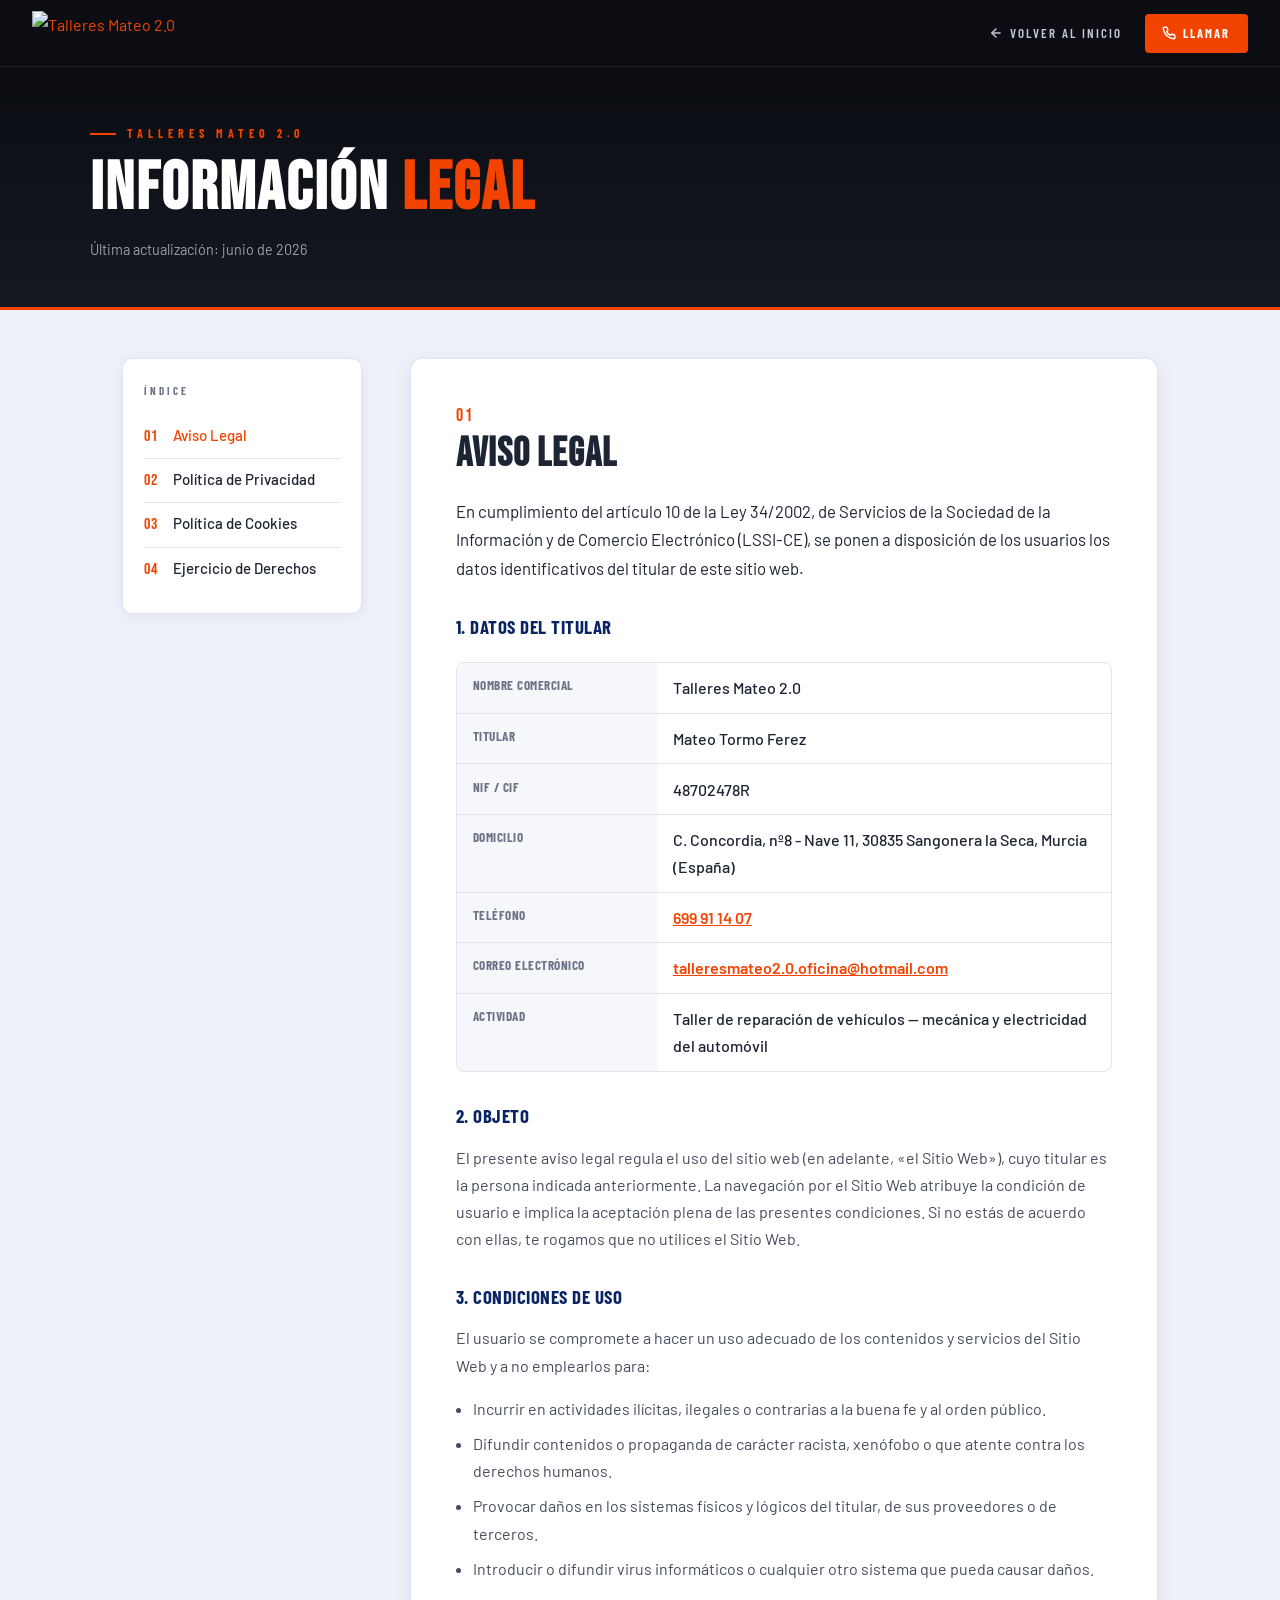
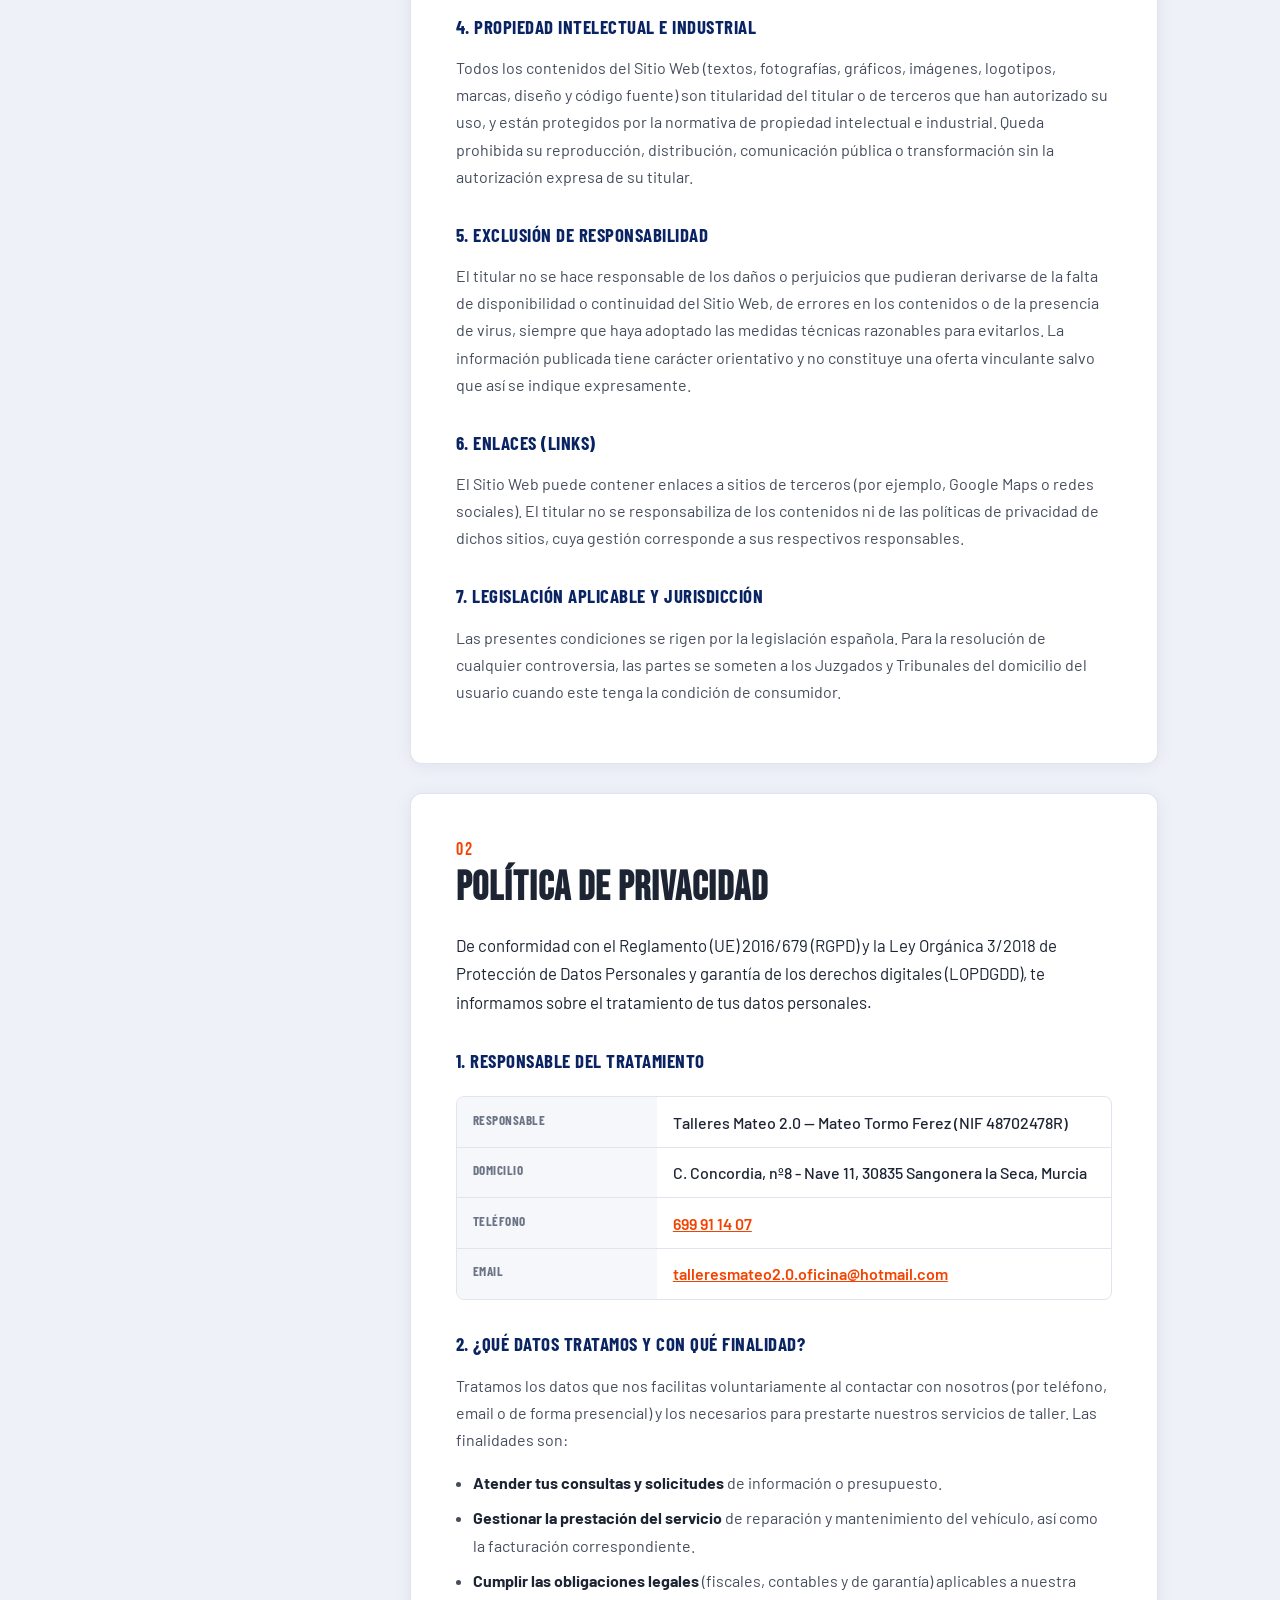
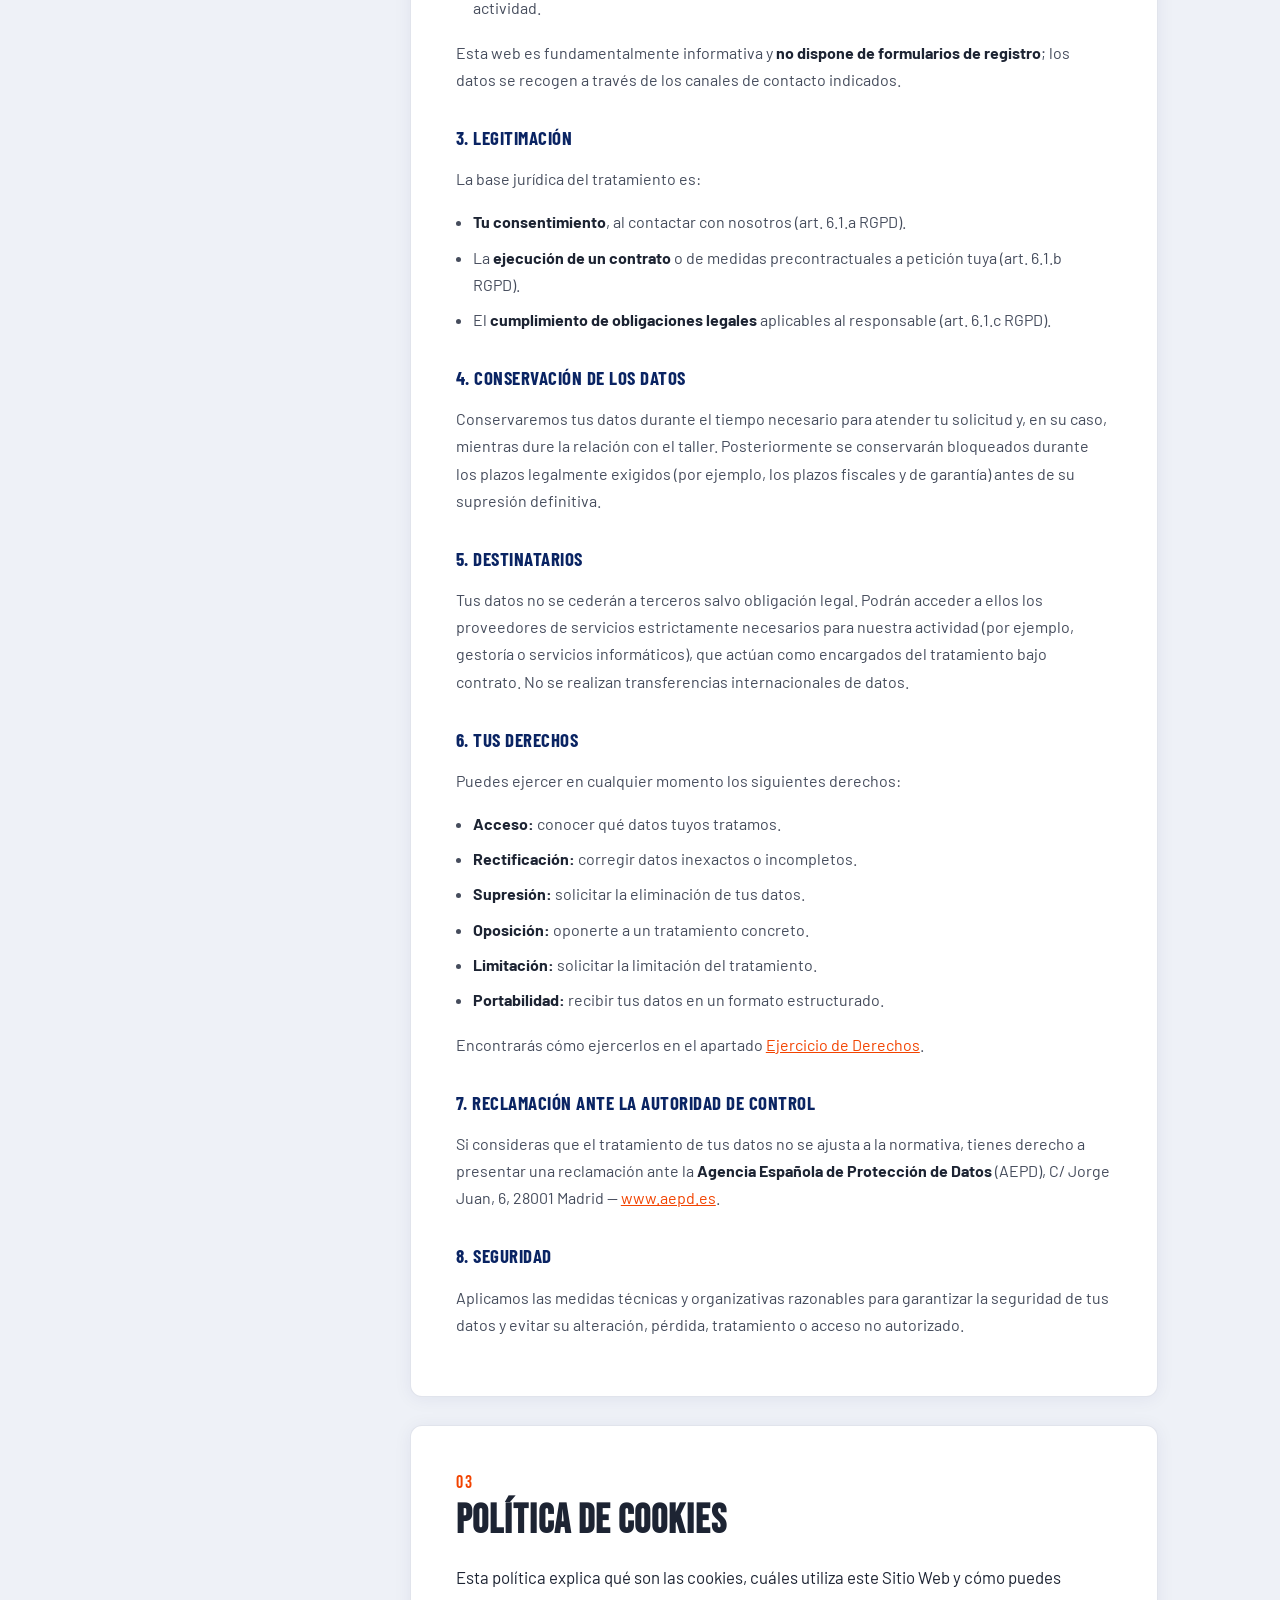
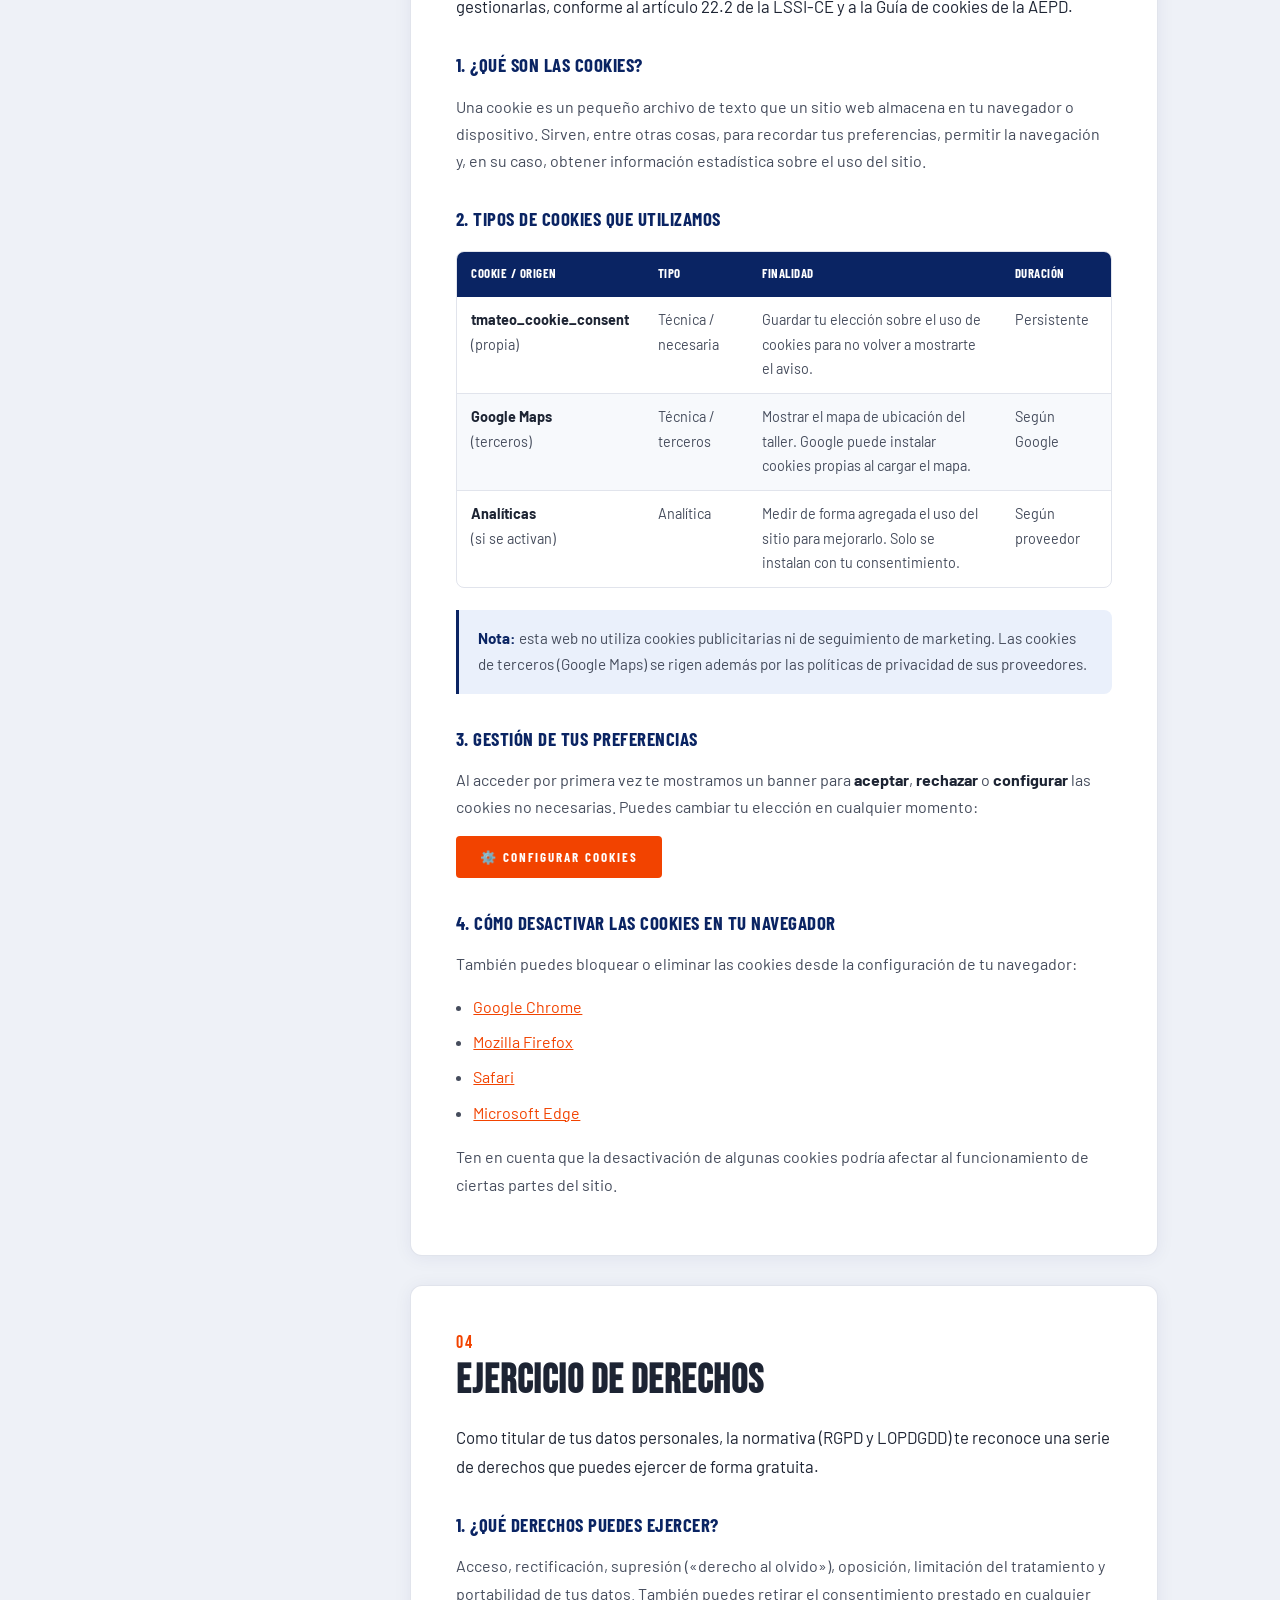
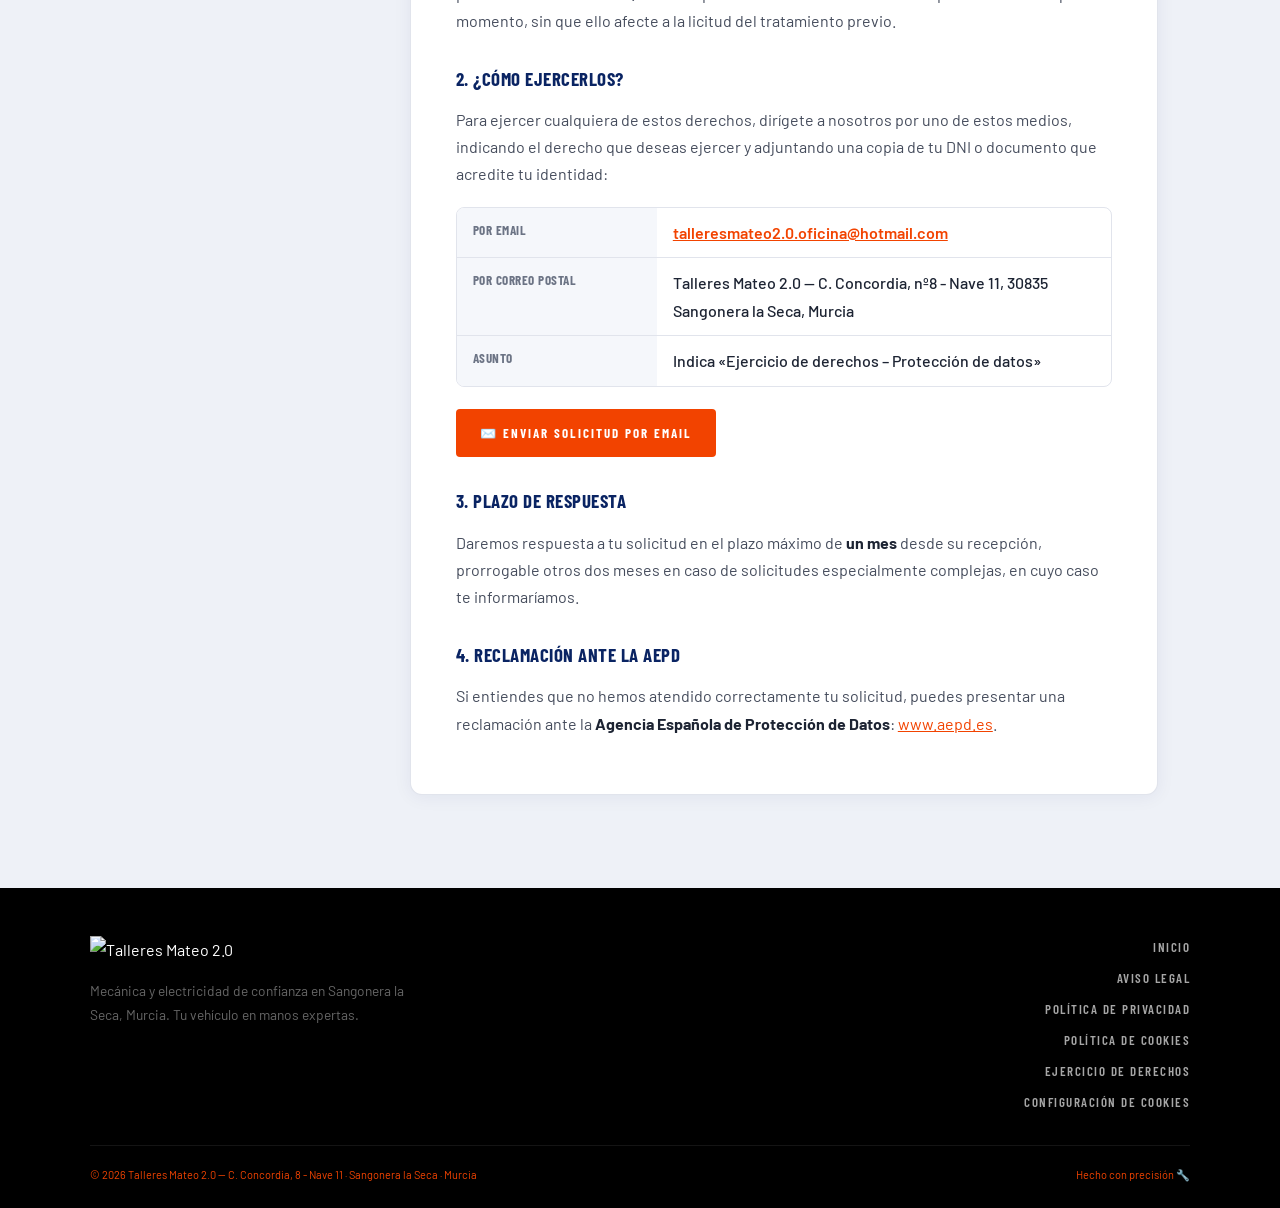
==== commit f71b8136: "Fix mobile horizontal overflow on legal.html The cookies table's explicit min-width was blowing out " ====
--- a/legal.html
+++ b/legal.html
@@ -8,7 +8,6 @@
 <link href="https://fonts.googleapis.com" rel="preconnect" />
 <link crossorigin href="https://fonts.gstatic.com" rel="preconnect" />
 <link href="https://fonts.googleapis.com/css2?family=Bebas+Neue&family=Barlow+Condensed:wght@400;600;700&family=Barlow:wght@300;400;500;600;700&display=swap" rel="stylesheet" />
-<link rel="stylesheet" href="css/cookie-consent.css" />
 <style>
   *, *:before, *:after { box-sizing:border-box; margin:0; padding:0; }
   :root {
@@ -76,6 +75,9 @@
   .lg-data dd { padding:.7rem 1rem; color:var(--ink); font-weight:500; }
   .lg-data dd a { font-weight:600; }
 
+  /* placeholder for data the owner must complete */
+  .ph { background:#fff3cd; color:#7a5b00; border-bottom:1px dotted #c79b14; padding:0 .25rem; border-radius:2px; font-weight:600; }
+
   /* cookie table */
   .lg-table-wrap { overflow-x:auto; margin:1rem 0 1.4rem; border:1px solid var(--line); border-radius:8px; }
   table.lg-table { width:100%; border-collapse:collapse; min-width:560px; font-size:.9rem; }
@@ -91,6 +93,9 @@
             padding:.8rem 1.5rem; border-radius:4px; transition:background .2s, transform .15s; cursor:pointer; border:none; }
   .lg-btn:hover { background:#08204f; transform:translateY(-1px); }
   .lg-btn.orange { background:var(--orange); } .lg-btn.orange:hover { background:var(--orange-dark); }
+
+  .lg-disclaimer { max-width:1100px; margin:0 auto 3rem; padding:0 2rem; }
+  .lg-disclaimer div { background:#fff8e6; border:1px solid #f0d68a; border-radius:8px; padding:1rem 1.2rem; font-size:.85rem; color:#7a5b00; }
 
   /* ---------- FOOTER ---------- */
   footer.lg-foot { background:var(--black); color:#fff; padding:3rem 2rem 1.4rem; }
@@ -115,6 +120,14 @@
     .lg-header { padding:2.6rem 1.1rem 2.4rem; }
     .lg-foot-top { grid-template-columns:1fr; }
     .lg-foot-links { align-items:flex-start; }
+    .lg-disclaimer { padding:0 1.1rem; }
+  }
+
+  /* ---------- MOBILE FIX: allow grid items to shrink so the cookies
+     table's own horizontal scroll (.lg-table-wrap) stays contained
+     instead of forcing the whole page width ---------- */
+  @media (max-width:860px) {
+    main, .lg-doc { min-width:0; }
   }
 </style>
 </head>
@@ -122,7 +135,7 @@
 
 <!-- TOP BAR -->
 <div class="lg-nav">
-  <a class="lg-nav-brand" href="index.html"><img src="images/logo-mateo.png" alt="Talleres Mateo 2.0" /></a>
+  <a class="lg-nav-brand" href="index.html"><img src="assets/logo-mateo-opt.png" alt="Talleres Mateo 2.0" /></a>
   <div class="lg-nav-actions">
     <a class="lg-back" href="index.html">
       <svg viewBox="0 0 24 24" fill="none" stroke="currentColor" stroke-width="2.5" stroke-linecap="round" stroke-linejoin="round"><line x1="19" y1="12" x2="5" y2="12"/><polyline points="12 19 5 12 12 5"/></svg>
@@ -341,7 +354,7 @@
 <footer class="lg-foot">
   <div class="lg-foot-top">
     <div>
-      <img src="images/logo-mateo.png" alt="Talleres Mateo 2.0" />
+      <img src="assets/logo-mateo-opt.png" alt="Talleres Mateo 2.0" />
       <p class="lg-foot-tagline">Mecánica y electricidad de confianza en Sangonera la Seca, Murcia. Tu vehículo en manos expertas.</p>
     </div>
     <div class="lg-foot-links">
@@ -359,7 +372,7 @@
   </div>
 </footer>
 
-<script src="js/cookie-consent.js"></script>
+<script src="cookie-consent.js"></script>
 <script>
   // TOC active highlight
   (function () {
@@ -378,5 +391,17 @@
   })();
 </script>
 
+<template id="__bundler_thumbnail" data-bg-color="#0b0d12">
+  <svg viewBox="0 0 1200 800" xmlns="http://www.w3.org/2000/svg">
+    <rect width="1200" height="800" fill="#0b0d12"/>
+    <rect x="360" y="250" width="480" height="300" rx="14" fill="#15171c" stroke="#f24300" stroke-width="6"/>
+    <rect x="410" y="320" width="300" height="26" rx="6" fill="#2a2d36"/>
+    <rect x="410" y="370" width="380" height="18" rx="6" fill="#2a2d36"/>
+    <rect x="410" y="404" width="340" height="18" rx="6" fill="#2a2d36"/>
+    <rect x="410" y="438" width="360" height="18" rx="6" fill="#2a2d36"/>
+    <text x="600" y="650" text-anchor="middle" font-family="Arial Black, sans-serif" font-weight="900" font-size="60" fill="#f24300" letter-spacing="6">LEGAL</text>
+  </svg>
+</template>
+
 </body>
 </html>
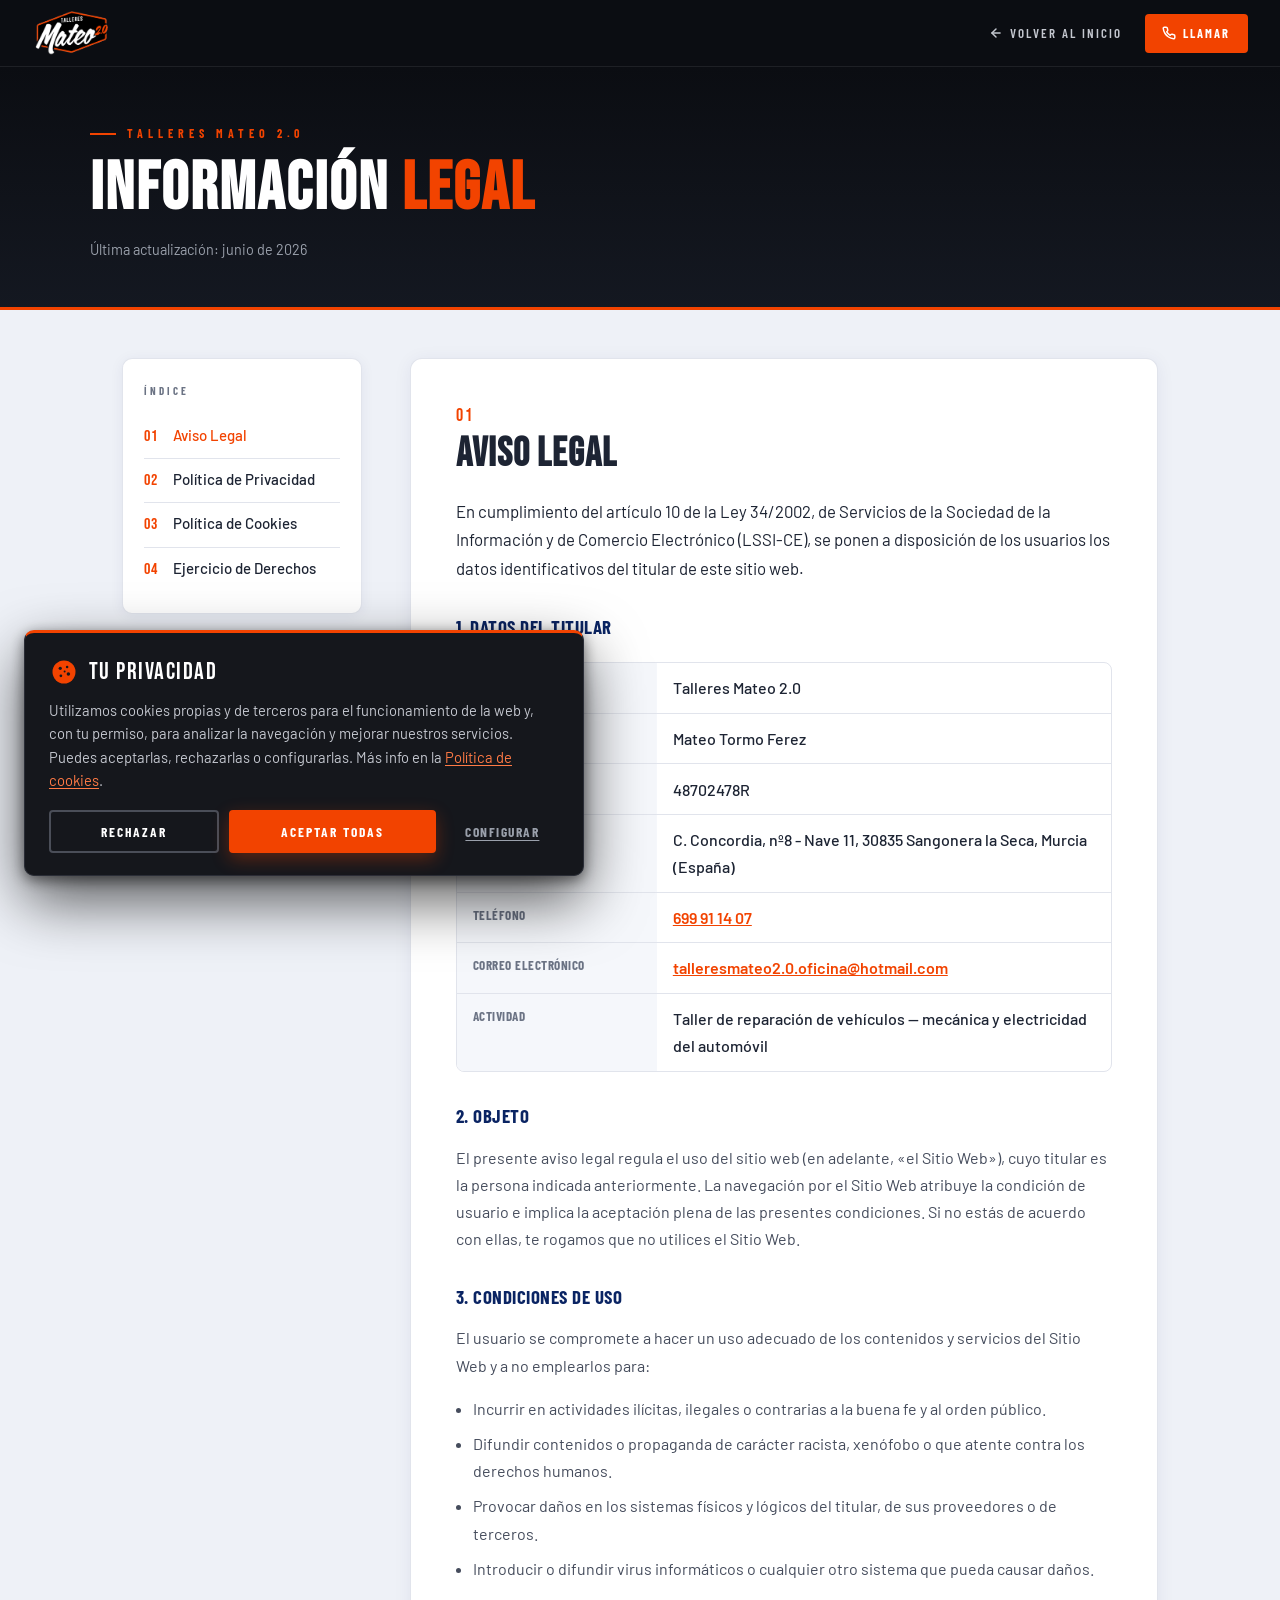
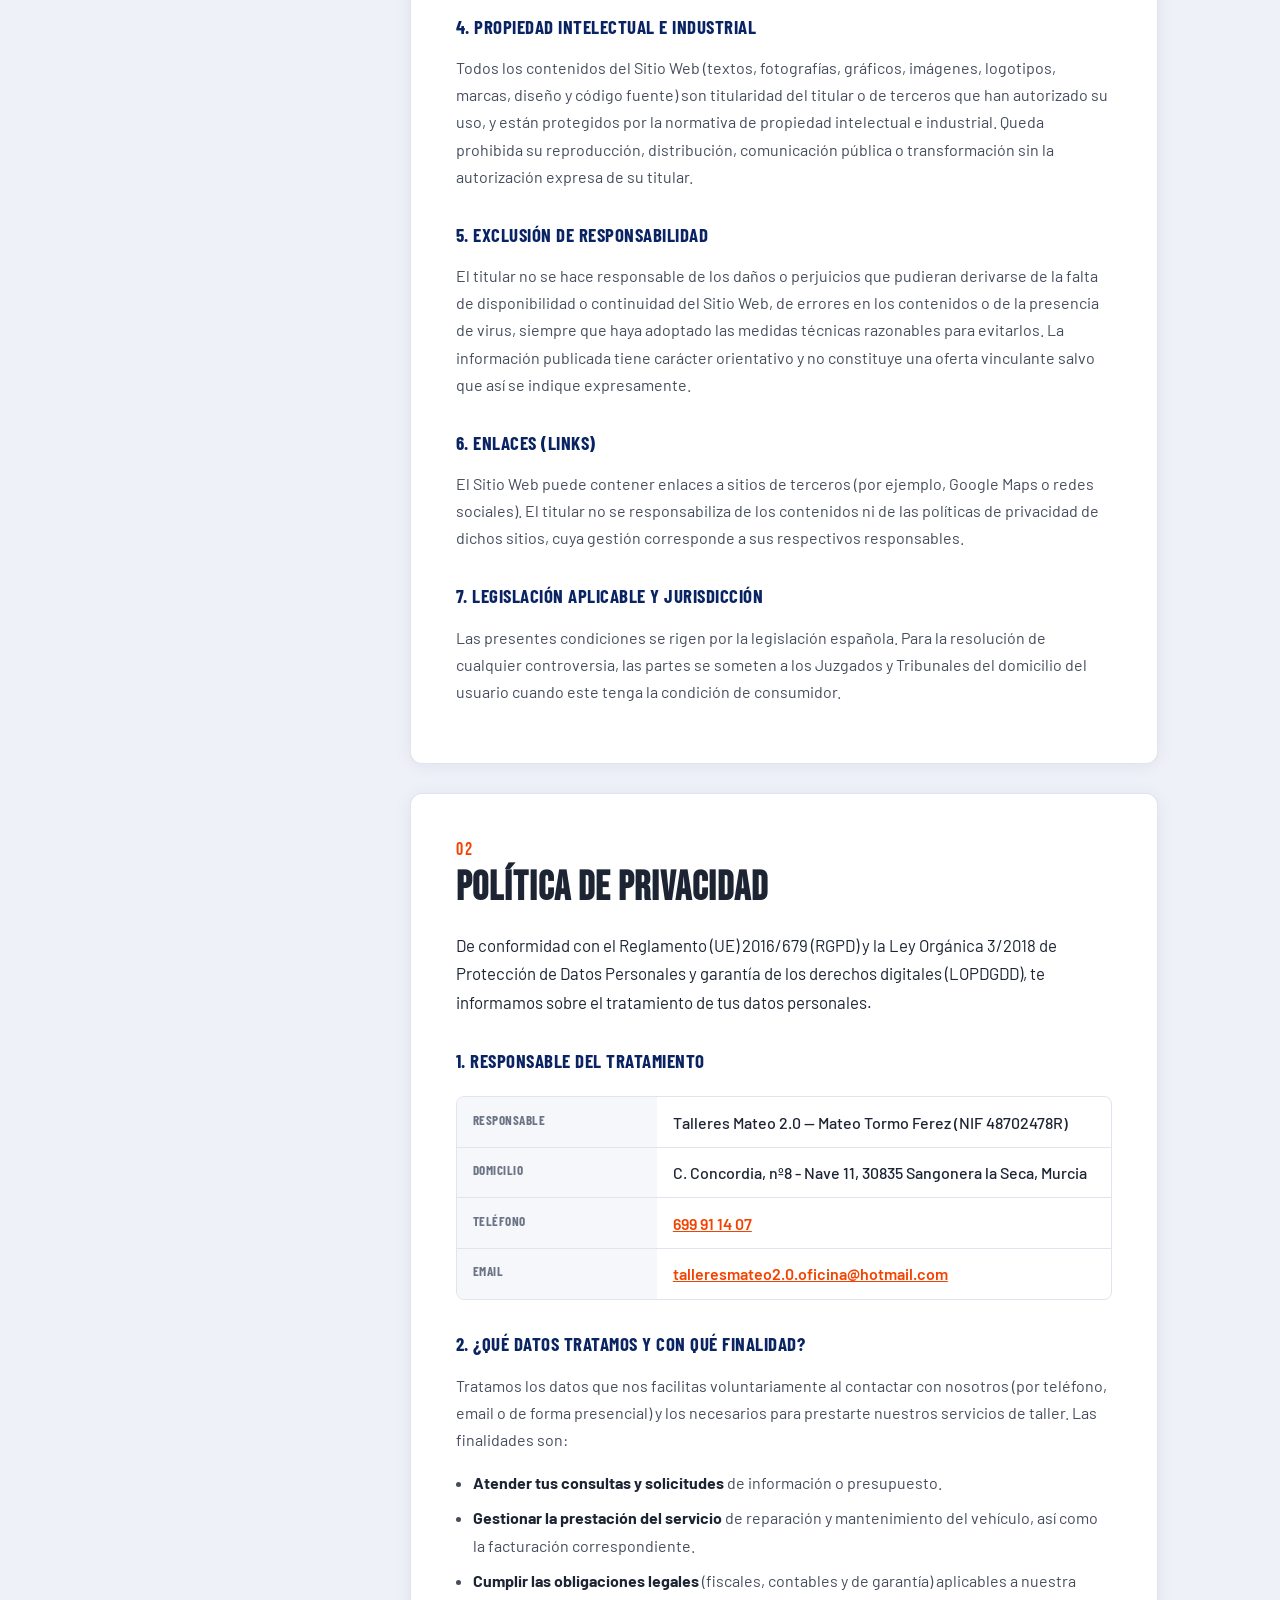
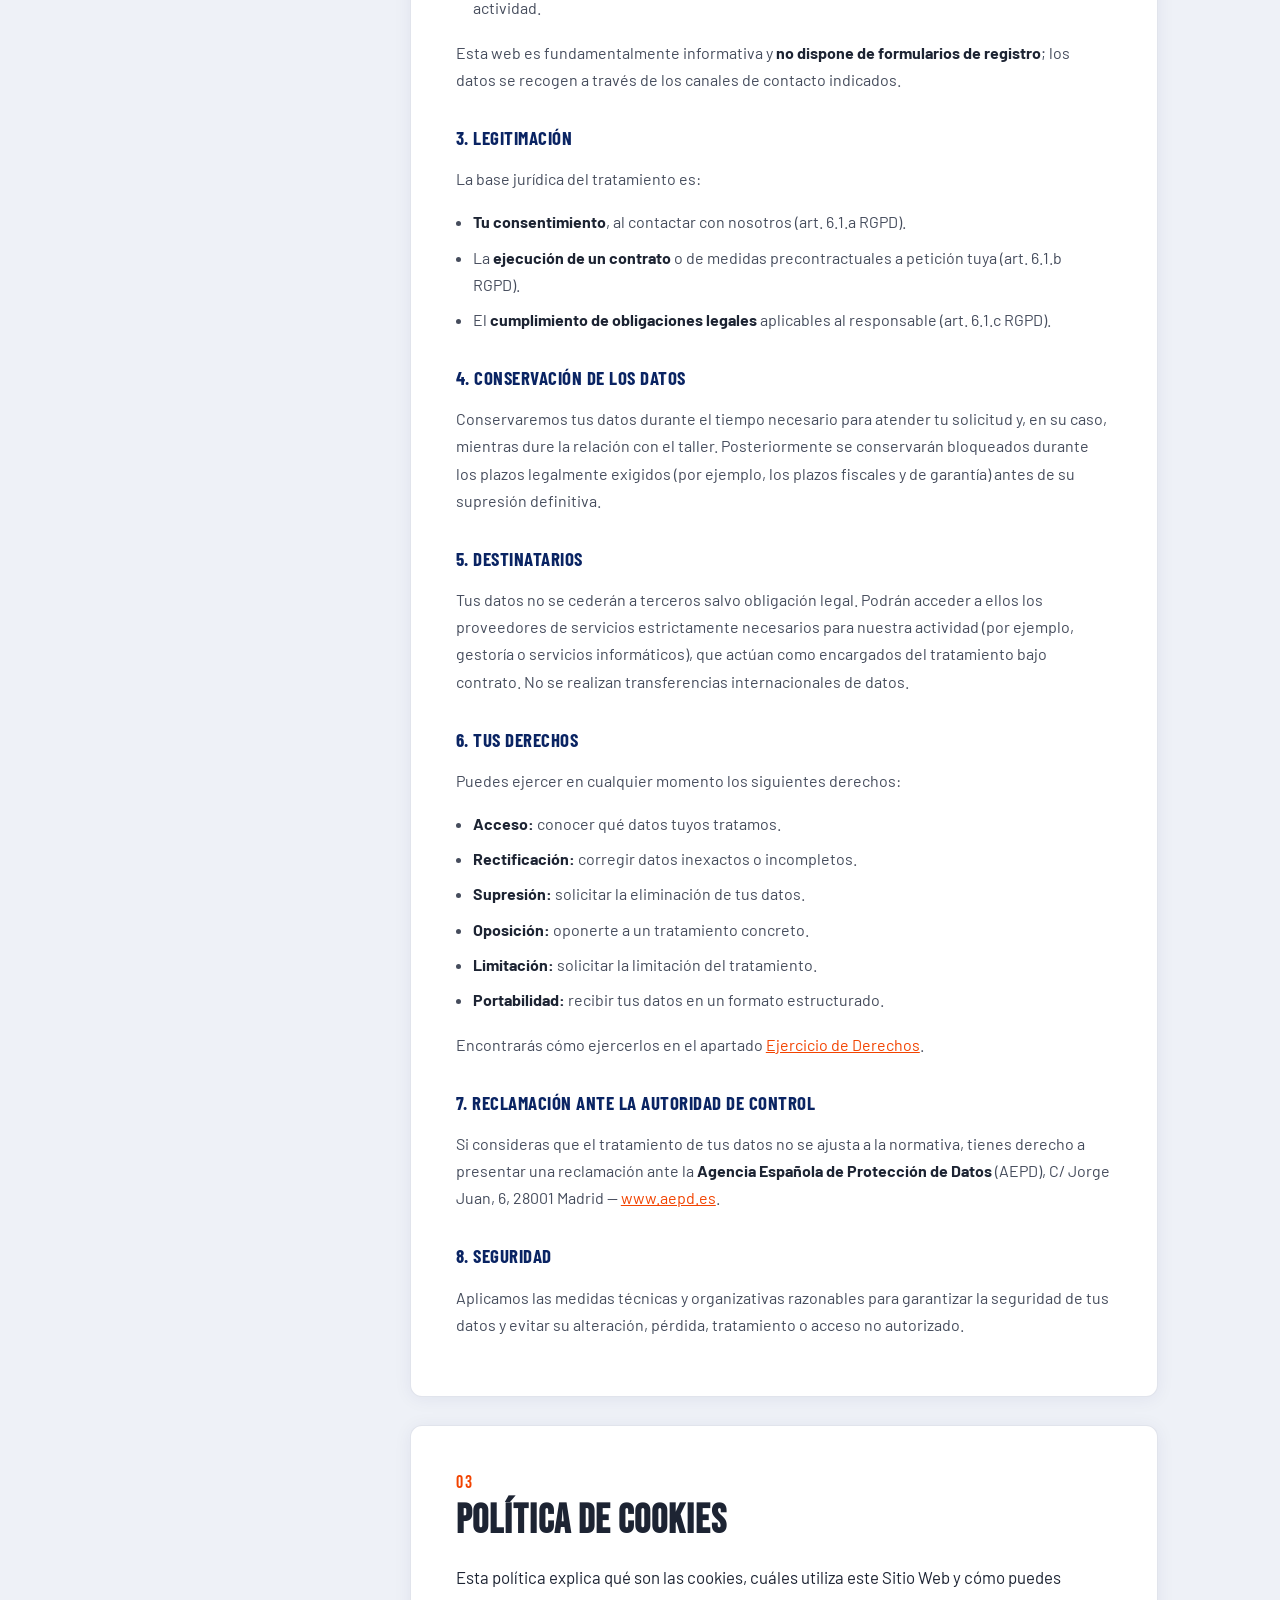
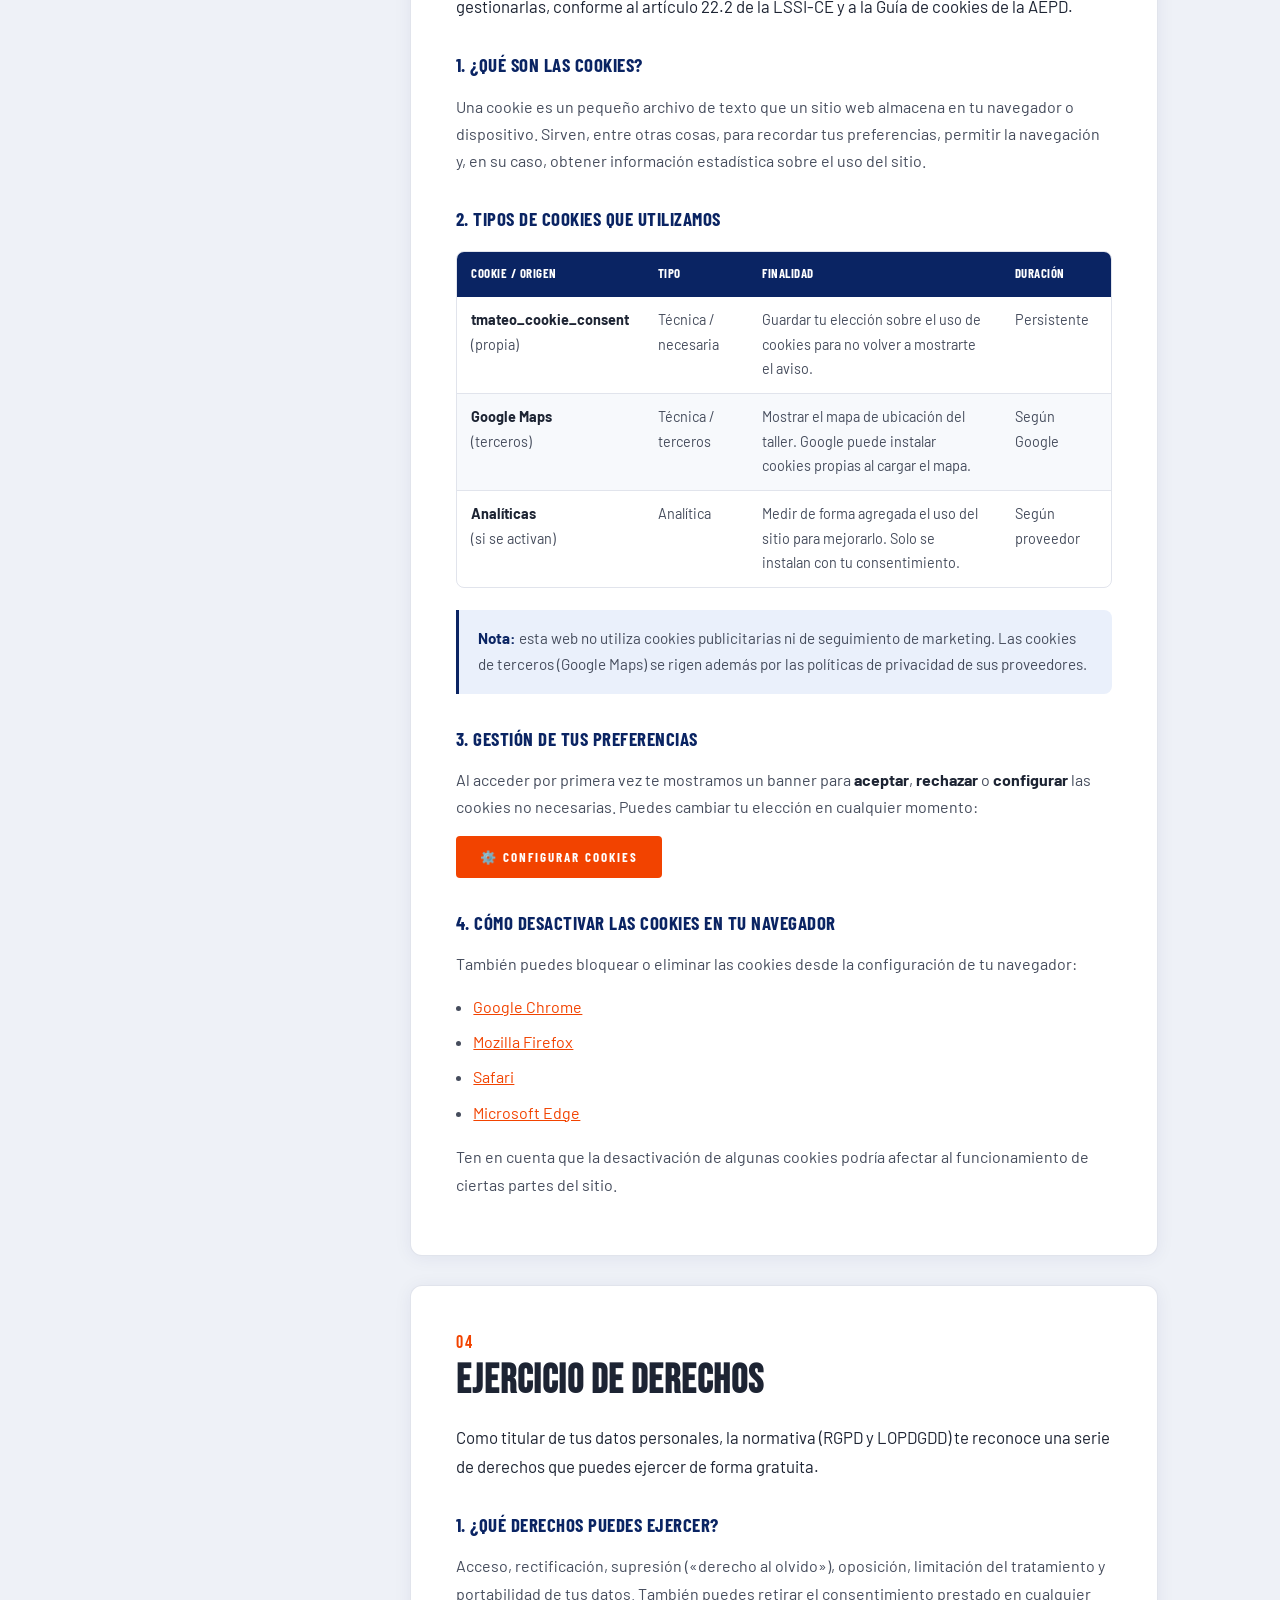
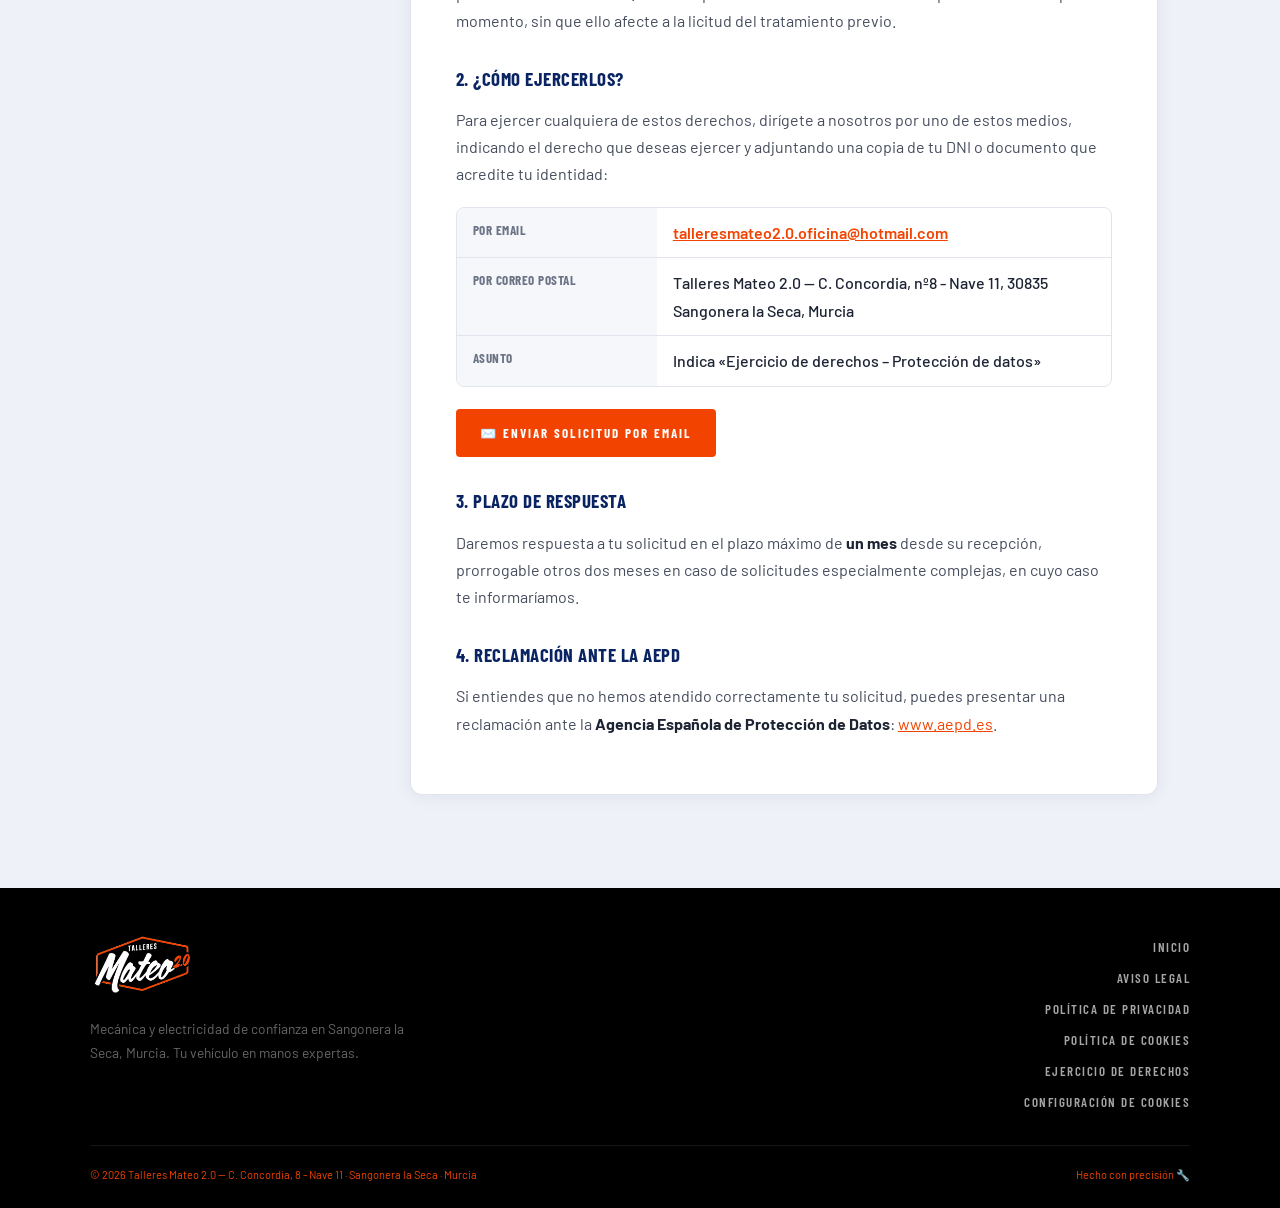
==== commit aa021477: "Clean up per CLAUDE.md: dead CSS, orphan templates, a11y and SEO basics - Remove <template id="__bun" ====
--- a/legal.html
+++ b/legal.html
@@ -75,9 +75,6 @@
   .lg-data dd { padding:.7rem 1rem; color:var(--ink); font-weight:500; }
   .lg-data dd a { font-weight:600; }
 
-  /* placeholder for data the owner must complete */
-  .ph { background:#fff3cd; color:#7a5b00; border-bottom:1px dotted #c79b14; padding:0 .25rem; border-radius:2px; font-weight:600; }
-
   /* cookie table */
   .lg-table-wrap { overflow-x:auto; margin:1rem 0 1.4rem; border:1px solid var(--line); border-radius:8px; }
   table.lg-table { width:100%; border-collapse:collapse; min-width:560px; font-size:.9rem; }
@@ -93,9 +90,6 @@
             padding:.8rem 1.5rem; border-radius:4px; transition:background .2s, transform .15s; cursor:pointer; border:none; }
   .lg-btn:hover { background:#08204f; transform:translateY(-1px); }
   .lg-btn.orange { background:var(--orange); } .lg-btn.orange:hover { background:var(--orange-dark); }
-
-  .lg-disclaimer { max-width:1100px; margin:0 auto 3rem; padding:0 2rem; }
-  .lg-disclaimer div { background:#fff8e6; border:1px solid #f0d68a; border-radius:8px; padding:1rem 1.2rem; font-size:.85rem; color:#7a5b00; }
 
   /* ---------- FOOTER ---------- */
   footer.lg-foot { background:var(--black); color:#fff; padding:3rem 2rem 1.4rem; }
@@ -120,7 +114,6 @@
     .lg-header { padding:2.6rem 1.1rem 2.4rem; }
     .lg-foot-top { grid-template-columns:1fr; }
     .lg-foot-links { align-items:flex-start; }
-    .lg-disclaimer { padding:0 1.1rem; }
   }
 
   /* ---------- MOBILE FIX: allow grid items to shrink so the cookies
@@ -391,17 +384,5 @@
   })();
 </script>
 
-<template id="__bundler_thumbnail" data-bg-color="#0b0d12">
-  <svg viewBox="0 0 1200 800" xmlns="http://www.w3.org/2000/svg">
-    <rect width="1200" height="800" fill="#0b0d12"/>
-    <rect x="360" y="250" width="480" height="300" rx="14" fill="#15171c" stroke="#f24300" stroke-width="6"/>
-    <rect x="410" y="320" width="300" height="26" rx="6" fill="#2a2d36"/>
-    <rect x="410" y="370" width="380" height="18" rx="6" fill="#2a2d36"/>
-    <rect x="410" y="404" width="340" height="18" rx="6" fill="#2a2d36"/>
-    <rect x="410" y="438" width="360" height="18" rx="6" fill="#2a2d36"/>
-    <text x="600" y="650" text-anchor="middle" font-family="Arial Black, sans-serif" font-weight="900" font-size="60" fill="#f24300" letter-spacing="6">LEGAL</text>
-  </svg>
-</template>
-
 </body>
 </html>
